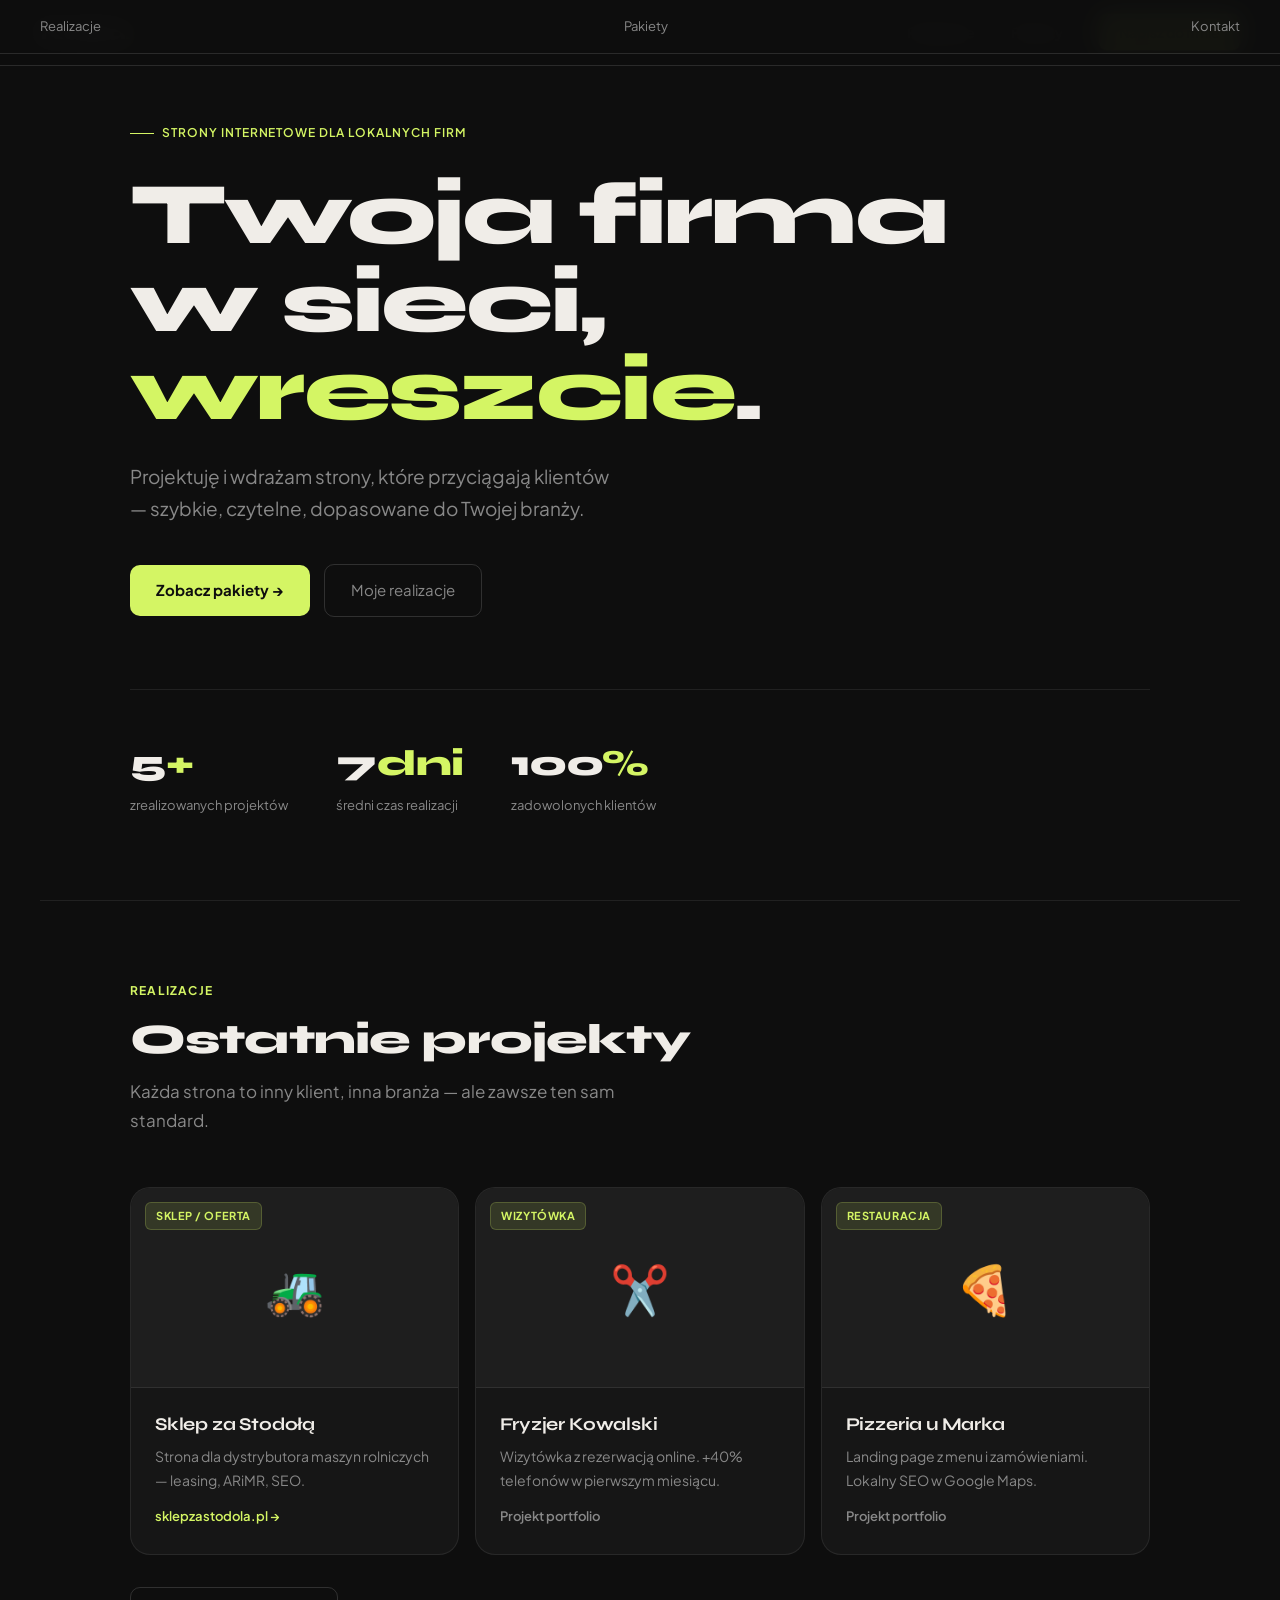
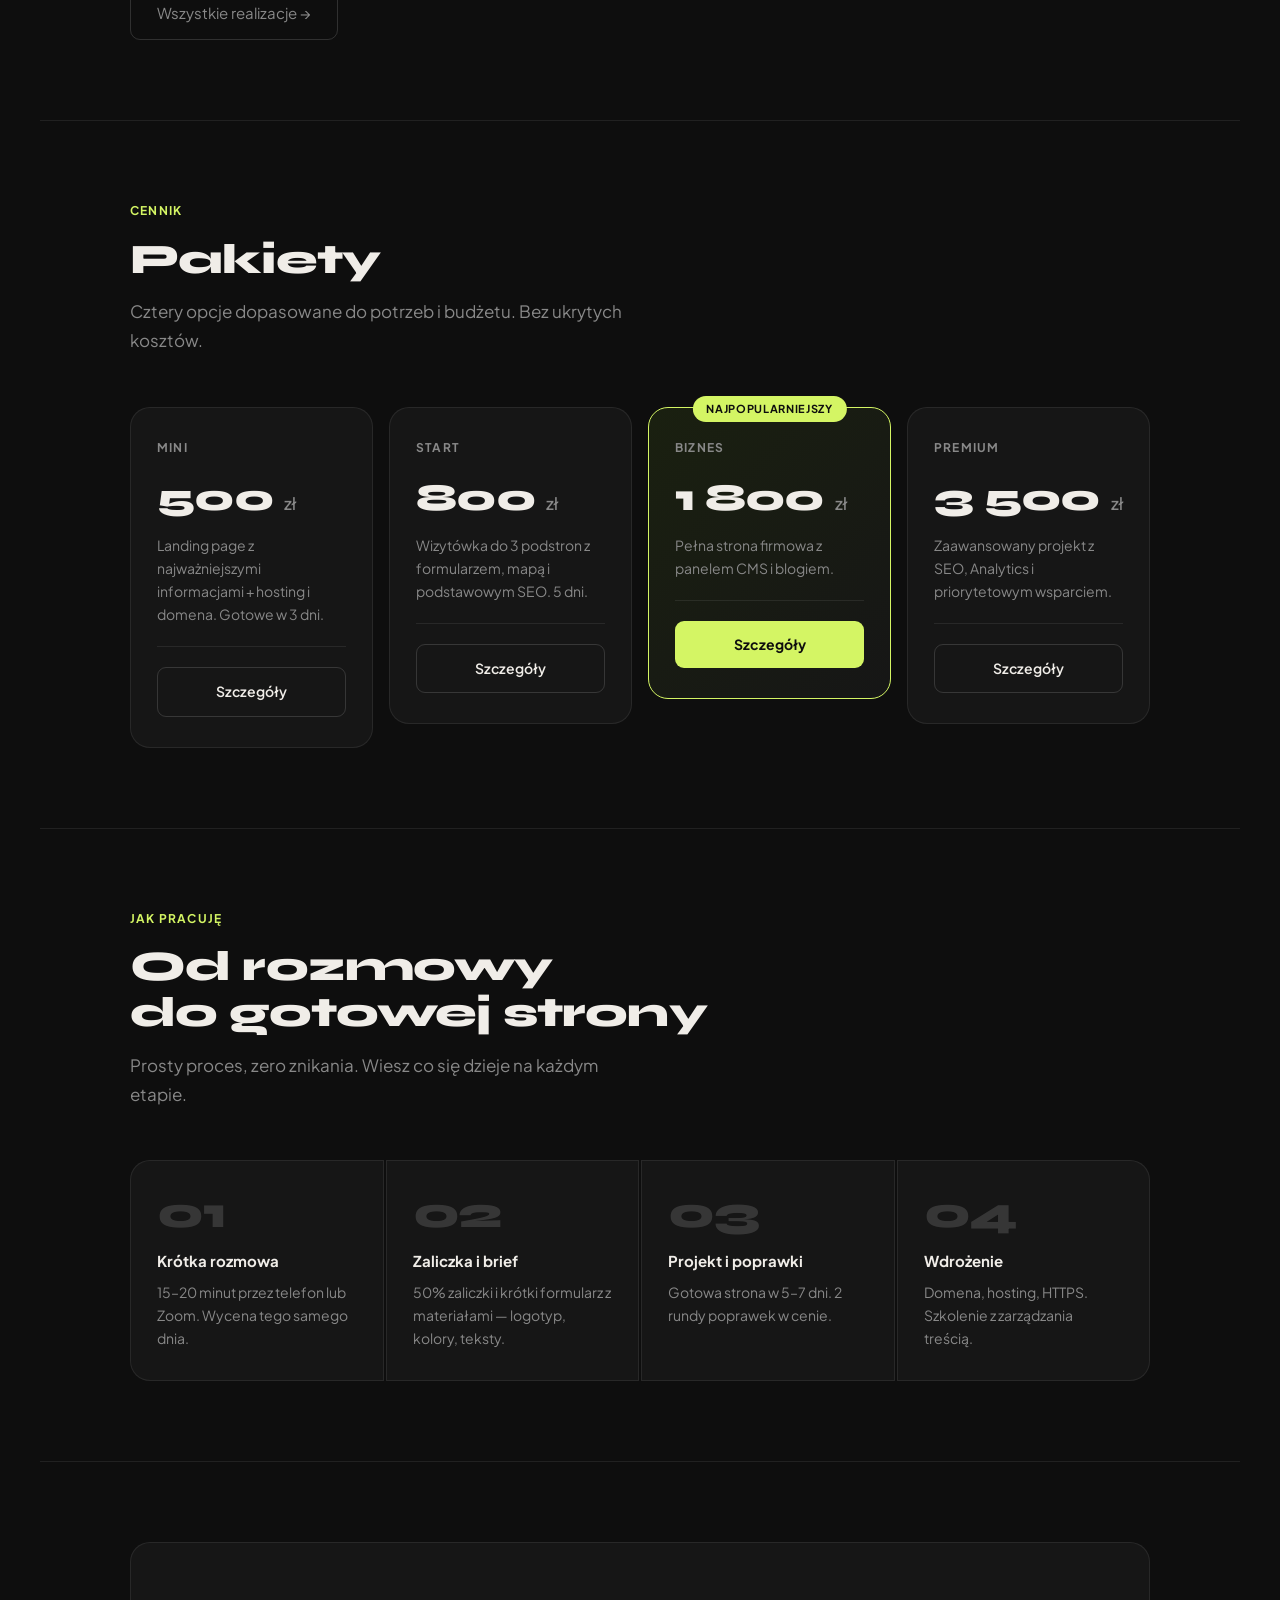
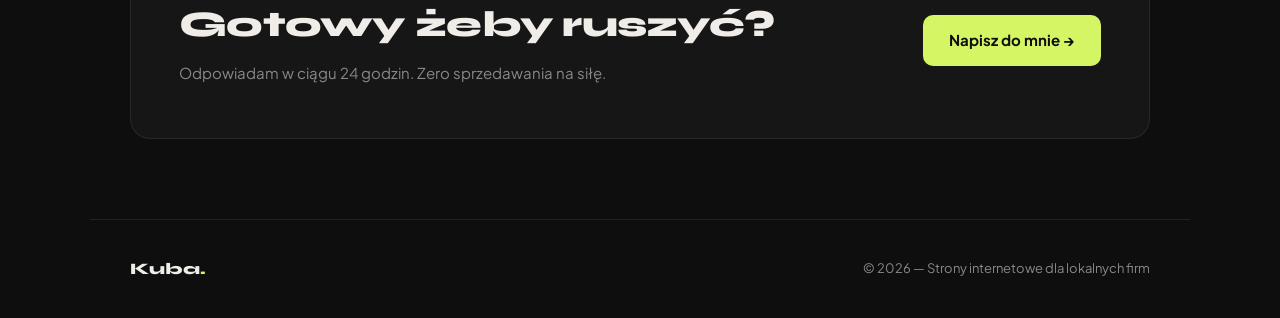
==== index.html @ 4a3b85ef "Add files via upload" ====
<!DOCTYPE html>
<html lang="pl">
<head>
<meta charset="UTF-8">
<meta name="viewport" content="width=device-width, initial-scale=1.0">
<title>Kuba — Strony internetowe dla lokalnych firm</title>
<meta name="description" content="Tworzę profesjonalne strony internetowe dla lokalnych firm. Szybko, czytelnie, z wynikami. Sprawdź pakiety i realizacje.">
<link rel="preconnect" href="https://fonts.googleapis.com">
<link rel="preconnect" href="https://fonts.gstatic.com" crossorigin>
<link href="https://fonts.googleapis.com/css2?family=Plus+Jakarta+Sans:wght@400;500;600;700&family=Syne:wght@700;800&display=swap" rel="stylesheet">
<link rel="stylesheet" href="css/style.css">
<style>
  /* ── HERO (tylko index) ── */
  .hero {
    min-height: 100vh;
    display: flex;
    flex-direction: column;
    justify-content: center;
    padding: 120px 40px 80px;
    max-width: 1100px;
    margin: 0 auto;
  }
  .hero-eyebrow {
    display: inline-flex;
    align-items: center;
    gap: 8px;
    font-size: 12px;
    color: var(--accent);
    font-weight: 600;
    letter-spacing: 0.08em;
    text-transform: uppercase;
    margin-bottom: 28px;
  }
  .hero-eyebrow::before {
    content: '';
    display: block;
    width: 24px; height: 1px;
    background: var(--accent);
  }
  .hero h1 {
    font-family: 'Syne', sans-serif;
    font-size: clamp(44px, 7vw, 88px);
    font-weight: 800;
    line-height: 1.0;
    letter-spacing: -0.03em;
    margin-bottom: 26px;
    max-width: 10ch;
  }
  .hero h1 em { font-style: normal; color: var(--accent); }
  .hero-sub {
    font-size: clamp(16px, 2vw, 19px);
    color: var(--muted);
    max-width: 480px;
    line-height: 1.65;
    margin-bottom: 40px;
  }
  .hero-actions { display: flex; gap: 14px; flex-wrap: wrap; align-items: center; }
  .hero-stats {
    display: flex;
    gap: 48px;
    margin-top: 72px;
    padding-top: 44px;
    border-top: 1px solid var(--border);
    flex-wrap: wrap;
  }

  /* ── MINI WORKS (index preview) ── */
  .works-preview {
    display: grid;
    grid-template-columns: repeat(auto-fit, minmax(280px, 1fr));
    gap: 16px;
  }

  @media (max-width: 768px) {
    .hero { padding: 100px 20px 64px; }
    .hero-stats { gap: 28px; margin-top: 48px; }
  }
</style>
</head>
<body>

<nav>
  <a href="index.html" class="nav-logo">Kuba<span>.</span></a>
  <ul class="nav-links" id="nav-links">
    <li><a href="https://decz.pl" class="nav-back">← decz.pl</a></li>
    <li><span class="nav-sep"></span></li>
    <li><a href="realizacje.html">Realizacje</a></li>
    <li><a href="pakiety.html">Pakiety</a></li>
    <li><a href="kontakt.html" class="nav-cta">Napisz do mnie</a></li>
  </ul>
  <button class="nav-burger" id="burger" aria-label="Menu">
    <span></span><span></span><span></span>
  </button>
</nav>

<!-- HERO -->
<div class="hero">
  <div class="hero-eyebrow">Strony internetowe dla lokalnych firm</div>
  <h1>Twoja firma<br>w sieci, <em>wreszcie</em>.</h1>
  <p class="hero-sub">Projektuję i wdrażam strony, które przyciągają klientów — szybkie, czytelne, dopasowane do Twojej branży.</p>
  <div class="hero-actions">
    <a href="pakiety.html" class="btn-primary">Zobacz pakiety →</a>
    <a href="realizacje.html" class="btn-secondary">Moje realizacje</a>
  </div>
  <div class="hero-stats">
    <div>
      <div class="stat-num">5<span>+</span></div>
      <div class="stat-label">zrealizowanych projektów</div>
    </div>
    <div>
      <div class="stat-num">7<span>dni</span></div>
      <div class="stat-label">średni czas realizacji</div>
    </div>
    <div>
      <div class="stat-num">100<span>%</span></div>
      <div class="stat-label">zadowolonych klientów</div>
    </div>
  </div>
</div>

<hr class="divider">

<!-- REALIZACJE PREVIEW -->
<section class="section">
  <div class="section-label">Realizacje</div>
  <h2 class="section-title">Ostatnie projekty</h2>
  <p class="section-sub">Każda strona to inny klient, inna branża — ale zawsze ten sam standard.</p>

  <div class="works-preview">
    <a href="https://www.sklepzastodola.pl" target="_blank" rel="noopener" class="work-card">
      <div class="work-thumb">
        <div style="font-size:48px">🚜</div>
        <span class="work-tag">Sklep / Oferta</span>
      </div>
      <div class="work-info">
        <div class="work-title">Sklep za Stodołą</div>
        <div class="work-desc">Strona dla dystrybutora maszyn rolniczych — leasing, ARiMR, SEO.</div>
        <div class="work-link">sklepzastodola.pl →</div>
      </div>
    </a>
    <div class="work-card no-hover">
      <div class="work-thumb">
        <div style="font-size:48px">✂️</div>
        <span class="work-tag">Wizytówka</span>
      </div>
      <div class="work-info">
        <div class="work-title">Fryzjer Kowalski</div>
        <div class="work-desc">Wizytówka z rezerwacją online. +40% telefonów w pierwszym miesiącu.</div>
        <div class="work-link dim">Projekt portfolio</div>
      </div>
    </div>
    <div class="work-card no-hover">
      <div class="work-thumb">
        <div style="font-size:48px">🍕</div>
        <span class="work-tag">Restauracja</span>
      </div>
      <div class="work-info">
        <div class="work-title">Pizzeria u Marka</div>
        <div class="work-desc">Landing page z menu i zamówieniami. Lokalny SEO w Google Maps.</div>
        <div class="work-link dim">Projekt portfolio</div>
      </div>
    </div>
  </div>

  <div style="margin-top:32px">
    <a href="realizacje.html" class="btn-secondary">Wszystkie realizacje →</a>
  </div>
</section>

<hr class="divider">

<!-- PAKIETY PREVIEW -->
<section class="section">
  <div class="section-label">Cennik</div>
  <h2 class="section-title">Pakiety</h2>
  <p class="section-sub">Cztery opcje dopasowane do potrzeb i budżetu. Bez ukrytych kosztów.</p>

  <div class="packages-grid">
    <div class="package-card">
      <div class="package-name">Mini</div>
      <div class="package-price">500 <span>zł</span></div>
      <p class="package-desc">Landing page z najważniejszymi informacjami + hosting i domena. Gotowe w 3 dni.</p>
      <a href="pakiety.html" class="btn-outline">Szczegóły</a>
    </div>
    <div class="package-card">
      <div class="package-name">Start</div>
      <div class="package-price">800 <span>zł</span></div>
      <p class="package-desc">Wizytówka do 3 podstron z formularzem, mapą i podstawowym SEO. 5 dni.</p>
      <a href="pakiety.html" class="btn-outline">Szczegóły</a>
    </div>
    <div class="package-card featured">
      <div class="featured-badge">Najpopularniejszy</div>
      <div class="package-name">Biznes</div>
      <div class="package-price">1 800 <span>zł</span></div>
      <p class="package-desc">Pełna strona firmowa z panelem CMS i blogiem.</p>
      <a href="pakiety.html" class="btn-solid">Szczegóły</a>
    </div>
    <div class="package-card">
      <div class="package-name">Premium</div>
      <div class="package-price">3 500 <span>zł</span></div>
      <p class="package-desc">Zaawansowany projekt z SEO, Analytics i priorytetowym wsparciem.</p>
      <a href="pakiety.html" class="btn-outline">Szczegóły</a>
    </div>
  </div>
</section>

<hr class="divider">

<!-- PROCES -->
<section class="section">
  <div class="section-label">Jak pracuję</div>
  <h2 class="section-title">Od rozmowy<br>do gotowej strony</h2>
  <p class="section-sub">Prosty proces, zero znikania. Wiesz co się dzieje na każdym etapie.</p>

  <div class="process-steps">
    <div class="step">
      <div class="step-num">01</div>
      <div class="step-title">Krótka rozmowa</div>
      <div class="step-desc">15–20 minut przez telefon lub Zoom. Wycena tego samego dnia.</div>
    </div>
    <div class="step">
      <div class="step-num">02</div>
      <div class="step-title">Zaliczka i brief</div>
      <div class="step-desc">50% zaliczki i krótki formularz z materiałami — logotyp, kolory, teksty.</div>
    </div>
    <div class="step">
      <div class="step-num">03</div>
      <div class="step-title">Projekt i poprawki</div>
      <div class="step-desc">Gotowa strona w 5–7 dni. 2 rundy poprawek w cenie.</div>
    </div>
    <div class="step">
      <div class="step-num">04</div>
      <div class="step-title">Wdrożenie</div>
      <div class="step-desc">Domena, hosting, HTTPS. Szkolenie z zarządzania treścią.</div>
    </div>
  </div>
</section>

<hr class="divider">

<!-- CTA -->
<section class="section">
  <div class="cta-banner">
    <div>
      <h2>Gotowy żeby ruszyć?</h2>
      <p>Odpowiadam w ciągu 24 godzin. Zero sprzedawania na siłę.</p>
    </div>
    <a href="kontakt.html" class="btn-primary">Napisz do mnie →</a>
  </div>
</section>

<footer>
  <a href="index.html" class="footer-logo">Kuba<span>.</span></a>
  <nav class="footer-links">
    <a href="realizacje.html">Realizacje</a>
    <a href="pakiety.html">Pakiety</a>
    <a href="kontakt.html">Kontakt</a>
  </nav>
  <p>© 2026 — Strony internetowe dla lokalnych firm</p>
</footer>

<script src="js/main.js"></script>
</body>
</html>
---- css/style.css ----
*, *::before, *::after { box-sizing: border-box; margin: 0; padding: 0; }

:root {
  --bg: #0e0e0e;
  --surface: #161616;
  --surface2: #1e1e1e;
  --border: rgba(255,255,255,0.08);
  --border2: rgba(255,255,255,0.14);
  --text: #f0ede8;
  --muted: #888;
  --accent: #d4f564;
  --accent2: #b8e04a;
  --radius: 12px;
  --radius-lg: 20px;
}

html { scroll-behavior: smooth; }

body {
  background: var(--bg);
  color: var(--text);
  font-family: 'Plus Jakarta Sans', sans-serif;
  font-size: 16px;
  line-height: 1.65;
  -webkit-font-smoothing: antialiased;
}

/* ── NAV ── */
nav {
  position: fixed;
  top: 0; left: 0; right: 0;
  z-index: 100;
  display: flex;
  align-items: center;
  justify-content: space-between;
  padding: 16px 40px;
  background: rgba(14,14,14,0.97);
  backdrop-filter: blur(12px);
  border-bottom: 1px solid rgba(255,255,255,0.12);
}
.nav-logo {
  font-family: 'Syne', sans-serif;
  font-weight: 800;
  font-size: 20px;
  color: #ffffff;
  text-decoration: none;
  letter-spacing: -0.02em;
}
.nav-logo span { color: var(--accent); }
.nav-links {
  display: flex;
  align-items: center;
  gap: 36px;
  list-style: none;
}
.nav-links a {
  color: #c8c4bc;
  text-decoration: none;
  font-size: 14px;
  font-weight: 600;
  letter-spacing: 0.01em;
  transition: color 0.2s;
}
.nav-links a:hover,
.nav-links a.active { color: #ffffff; }
.nav-sep {
  width: 1px; height: 18px;
  background: rgba(255,255,255,0.15);
  display: inline-block;
}
.nav-cta {
  background: var(--accent) !important;
  color: #0e0e0e !important;
  font-weight: 700;
  padding: 9px 20px;
  border-radius: 8px;
  font-size: 14px;
  text-decoration: none;
  transition: background 0.2s, transform 0.15s;
  letter-spacing: 0.01em;
  box-shadow: 0 0 0 1px rgba(212,245,100,0.3);
}
.nav-cta:hover { background: var(--accent2) !important; transform: translateY(-1px); }
.nav-back {
  font-size: 12px !important;
  font-weight: 500 !important;
  color: rgba(255,255,255,0.35) !important;
  letter-spacing: 0.03em !important;
  display: flex !important;
  align-items: center !important;
  gap: 5px !important;
}
.nav-back:hover { color: rgba(255,255,255,0.6) !important; }
.nav-burger {
  display: none;
  flex-direction: column;
  gap: 5px;
  cursor: pointer;
  padding: 4px;
  background: none;
  border: none;
}
.nav-burger span {
  display: block;
  width: 22px; height: 2px;
  background: var(--text);
  border-radius: 2px;
  transition: all 0.25s;
}

/* ── PAGE HEADER ── */
.page-header {
  padding: 140px 40px 60px;
  max-width: 1100px;
  margin: 0 auto;
  border-bottom: 1px solid var(--border);
}
.page-header .eyebrow {
  display: inline-flex;
  align-items: center;
  gap: 8px;
  font-size: 12px;
  font-weight: 700;
  letter-spacing: 0.1em;
  text-transform: uppercase;
  color: var(--accent);
  margin-bottom: 20px;
}
.page-header .eyebrow::before {
  content: '';
  display: block;
  width: 20px; height: 1px;
  background: var(--accent);
}
.page-header h1 {
  font-family: 'Syne', sans-serif;
  font-size: clamp(36px, 5vw, 64px);
  font-weight: 800;
  letter-spacing: -0.03em;
  line-height: 1.05;
  margin-bottom: 16px;
}
.page-header p {
  font-size: 18px;
  color: var(--muted);
  max-width: 480px;
  line-height: 1.7;
}

/* ── SECTION ── */
.section {
  padding: 80px 40px;
  max-width: 1100px;
  margin: 0 auto;
}
.section + .section { border-top: 1px solid var(--border); }
.section-label {
  font-size: 12px;
  font-weight: 700;
  letter-spacing: 0.1em;
  text-transform: uppercase;
  color: var(--accent);
  margin-bottom: 16px;
}
.section-title {
  font-family: 'Syne', sans-serif;
  font-size: clamp(26px, 3.5vw, 42px);
  font-weight: 800;
  letter-spacing: -0.02em;
  line-height: 1.1;
  margin-bottom: 14px;
}
.section-sub {
  color: var(--muted);
  font-size: 17px;
  max-width: 520px;
  line-height: 1.7;
  margin-bottom: 52px;
}

/* ── BUTTONS ── */
.btn-primary {
  display: inline-flex;
  align-items: center;
  gap: 8px;
  background: var(--accent);
  color: #0e0e0e;
  font-weight: 700;
  font-size: 15px;
  padding: 13px 26px;
  border-radius: 10px;
  text-decoration: none;
  border: none;
  cursor: pointer;
  font-family: 'Plus Jakarta Sans', sans-serif;
  transition: background 0.2s, transform 0.15s;
}
.btn-primary:hover { background: var(--accent2); transform: translateY(-2px); }
.btn-secondary {
  display: inline-flex;
  align-items: center;
  gap: 8px;
  color: var(--muted);
  font-size: 15px;
  text-decoration: none;
  border: 1px solid var(--border2);
  padding: 13px 26px;
  border-radius: 10px;
  transition: color 0.2s, border-color 0.2s;
}
.btn-secondary:hover { color: var(--text); border-color: rgba(255,255,255,0.3); }
.btn-outline {
  display: block;
  text-align: center;
  padding: 12px;
  border-radius: 9px;
  font-size: 14px;
  font-weight: 600;
  text-decoration: none;
  border: 1px solid var(--border2);
  color: var(--text);
  transition: border-color 0.2s;
  font-family: 'Plus Jakarta Sans', sans-serif;
}
.btn-outline:hover { border-color: rgba(255,255,255,0.4); }
.btn-solid {
  display: block;
  text-align: center;
  padding: 12px;
  border-radius: 9px;
  font-size: 14px;
  font-weight: 700;
  text-decoration: none;
  background: var(--accent);
  color: #0e0e0e;
  transition: background 0.2s;
  font-family: 'Plus Jakarta Sans', sans-serif;
}
.btn-solid:hover { background: var(--accent2); }

/* ── WORK CARDS ── */
.works-grid {
  display: grid;
  grid-template-columns: repeat(auto-fit, minmax(300px, 1fr));
  gap: 20px;
}
.work-card {
  background: var(--surface);
  border: 1px solid var(--border);
  border-radius: var(--radius-lg);
  overflow: hidden;
  transition: border-color 0.2s, transform 0.2s;
  text-decoration: none;
  color: inherit;
  display: block;
}
.work-card:hover { border-color: var(--border2); transform: translateY(-4px); }
.work-card.no-hover { cursor: default; }
.work-card.no-hover:hover { transform: none; border-color: var(--border); }
.work-thumb {
  height: 200px;
  background: var(--surface2);
  display: flex;
  align-items: center;
  justify-content: center;
  border-bottom: 1px solid var(--border);
  font-size: 48px;
  position: relative;
}
.work-tag {
  position: absolute;
  top: 14px; left: 14px;
  background: rgba(212,245,100,0.12);
  color: var(--accent);
  font-size: 11px;
  font-weight: 700;
  letter-spacing: 0.05em;
  text-transform: uppercase;
  padding: 4px 10px;
  border-radius: 6px;
  border: 1px solid rgba(212,245,100,0.2);
}
.work-info { padding: 22px 24px 26px; }
.work-title {
  font-family: 'Syne', sans-serif;
  font-size: 18px;
  font-weight: 700;
  margin-bottom: 6px;
  letter-spacing: -0.01em;
}
.work-desc { font-size: 14px; color: var(--muted); line-height: 1.65; }
.work-link {
  display: inline-flex;
  align-items: center;
  gap: 6px;
  font-size: 13px;
  color: var(--accent);
  margin-top: 14px;
  font-weight: 600;
}
.work-link.dim { color: var(--muted); }

/* ── PACKAGE CARDS — styl v1 z pełną listą ── */
.packages-grid {
  display: grid;
  grid-template-columns: repeat(auto-fit, minmax(220px, 1fr));
  gap: 16px;
  align-items: start;
}
.package-card {
  background: var(--surface);
  border: 1px solid var(--border);
  border-radius: var(--radius-lg);
  padding: 30px 26px;
  position: relative;
  transition: border-color 0.2s;
}
.package-card:hover { border-color: var(--border2); }
.package-card.featured {
  border-color: var(--accent);
  background: linear-gradient(135deg, #1a2010 0%, var(--surface) 100%);
}
.featured-badge {
  position: absolute;
  top: -12px; left: 50%;
  transform: translateX(-50%);
  background: var(--accent);
  color: #0e0e0e;
  font-size: 11px;
  font-weight: 700;
  letter-spacing: 0.06em;
  text-transform: uppercase;
  padding: 4px 14px;
  border-radius: 99px;
  white-space: nowrap;
}
.package-name {
  font-size: 12px;
  font-weight: 700;
  letter-spacing: 0.1em;
  text-transform: uppercase;
  color: var(--muted);
  margin-bottom: 10px;
}
.package-price {
  font-family: 'Syne', sans-serif;
  font-size: 38px;
  font-weight: 800;
  letter-spacing: -0.03em;
  margin-bottom: 4px;
}
.package-price span {
  font-size: 17px;
  font-weight: 500;
  color: var(--muted);
  font-family: 'Plus Jakarta Sans', sans-serif;
}
.package-desc {
  font-size: 14px;
  color: var(--muted);
  margin-bottom: 20px;
  line-height: 1.65;
  padding-bottom: 20px;
  border-bottom: 1px solid var(--border);
}
.package-features {
  list-style: none;
  display: flex;
  flex-direction: column;
  gap: 10px;
  margin-bottom: 26px;
}
.package-features li {
  display: flex;
  align-items: flex-start;
  gap: 10px;
  font-size: 14px;
  color: var(--text);
  line-height: 1.5;
}
.package-features li::before {
  content: '✓';
  color: var(--accent);
  font-weight: 700;
  font-size: 13px;
  flex-shrink: 0;
  margin-top: 1px;
}
.package-features li.off { color: var(--muted); }
.package-features li.off::before { content: '–'; color: var(--border2); }

/* opieka bar */
.opieka-bar {
  margin-top: 20px;
  background: var(--surface);
  border: 1px solid var(--border);
  border-radius: var(--radius-lg);
  padding: 26px 30px;
  display: flex;
  justify-content: space-between;
  align-items: center;
  flex-wrap: wrap;
  gap: 18px;
}
.opieka-bar .price {
  font-family: 'Syne', sans-serif;
  font-size: 26px;
  font-weight: 800;
  letter-spacing: -0.02em;
}
.opieka-bar .price span {
  font-size: 14px;
  font-weight: 500;
  color: var(--muted);
  font-family: 'Plus Jakarta Sans', sans-serif;
}

/* ── PROCESS STEPS ── */
.process-steps {
  display: grid;
  grid-template-columns: repeat(auto-fit, minmax(200px, 1fr));
  gap: 2px;
}
.step {
  background: var(--surface);
  padding: 30px 26px;
  border: 1px solid var(--border);
}
.step:first-child { border-radius: var(--radius-lg) 0 0 var(--radius-lg); }
.step:last-child  { border-radius: 0 var(--radius-lg) var(--radius-lg) 0; }
.step-num {
  font-family: 'Syne', sans-serif;
  font-size: 44px;
  font-weight: 800;
  color: var(--border2);
  letter-spacing: -0.03em;
  margin-bottom: 14px;
  line-height: 1;
}
.step-title { font-weight: 700; font-size: 15px; margin-bottom: 7px; }
.step-desc { font-size: 14px; color: var(--muted); line-height: 1.65; }

/* ── TECH TAGS ── */
.tech-list { display: flex; flex-wrap: wrap; gap: 10px; }
.tech-tag {
  background: var(--surface);
  border: 1px solid var(--border);
  color: var(--muted);
  font-size: 13px;
  padding: 7px 14px;
  border-radius: 8px;
  font-weight: 500;
}

/* ── CONTACT ── */
.contact-wrapper {
  display: grid;
  grid-template-columns: 1fr 1fr;
  gap: 60px;
  align-items: start;
}
.contact-form { display: flex; flex-direction: column; gap: 13px; }
.form-row { display: grid; grid-template-columns: 1fr 1fr; gap: 12px; }
.contact-form input,
.contact-form textarea,
.contact-form select {
  background: var(--surface);
  border: 1px solid var(--border);
  color: var(--text);
  font-family: 'Plus Jakarta Sans', sans-serif;
  font-size: 15px;
  padding: 13px 16px;
  border-radius: 10px;
  outline: none;
  transition: border-color 0.2s;
  width: 100%;
  resize: vertical;
  appearance: none;
}
.contact-form input::placeholder,
.contact-form textarea::placeholder { color: var(--muted); }
.contact-form input:focus,
.contact-form textarea:focus,
.contact-form select:focus { border-color: var(--accent); }
.contact-form select option { background: #1e1e1e; }
.contact-form textarea { min-height: 110px; }
.contact-info { display: flex; flex-direction: column; gap: 22px; }
.contact-item { display: flex; flex-direction: column; gap: 4px; }
.contact-item-label {
  font-size: 11px;
  color: var(--muted);
  font-weight: 700;
  text-transform: uppercase;
  letter-spacing: 0.08em;
}
.contact-item-val { font-size: 16px; color: var(--text); }
.contact-item-val a { color: var(--accent); text-decoration: none; }

/* ── STATS BAR ── */
.stats-bar {
  display: flex;
  gap: 48px;
  flex-wrap: wrap;
  padding: 40px 0;
  border-top: 1px solid var(--border);
  border-bottom: 1px solid var(--border);
  margin-bottom: 60px;
}
.stat-num {
  font-family: 'Syne', sans-serif;
  font-size: 36px;
  font-weight: 800;
  letter-spacing: -0.03em;
}
.stat-num span { color: var(--accent); }
.stat-label { font-size: 13px; color: var(--muted); margin-top: 2px; }

/* ── DIVIDER ── */
.divider {
  border: none;
  border-top: 1px solid var(--border);
  margin: 0 40px;
}

/* ── FOOTER ── */
footer {
  border-top: 1px solid var(--border);
  padding: 36px 40px;
  max-width: 1100px;
  margin: 0 auto;
  display: flex;
  justify-content: space-between;
  align-items: center;
  flex-wrap: wrap;
  gap: 16px;
}
.footer-logo {
  font-family: 'Syne', sans-serif;
  font-weight: 800;
  font-size: 16px;
  color: var(--text);
  text-decoration: none;
}
.footer-logo span { color: var(--accent); }
footer p { font-size: 13px; color: var(--muted); }
.footer-links { display: flex; gap: 24px; }
.footer-links a { font-size: 13px; color: var(--muted); text-decoration: none; transition: color 0.2s; }
.footer-links a:hover { color: var(--text); }

/* ── CTA BANNER ── */
.cta-banner {
  background: var(--surface);
  border: 1px solid var(--border);
  border-radius: var(--radius-lg);
  padding: 52px 48px;
  display: flex;
  justify-content: space-between;
  align-items: center;
  gap: 32px;
  flex-wrap: wrap;
}
.cta-banner h2 {
  font-family: 'Syne', sans-serif;
  font-size: clamp(22px, 3vw, 36px);
  font-weight: 800;
  letter-spacing: -0.02em;
}
.cta-banner p { font-size: 15px; color: var(--muted); margin-top: 6px; }

/* ── RESPONSIVE ── */
@media (max-width: 768px) {
  nav { padding: 16px 20px; }
  .nav-links { display: none; }
  .nav-links.open {
    display: flex;
    flex-direction: column;
    position: fixed;
    top: 60px; left: 0; right: 0;
    background: var(--bg);
    border-bottom: 1px solid var(--border);
    padding: 20px;
    gap: 20px;
    z-index: 99;
  }
  .nav-burger { display: flex; }
  .page-header { padding: 100px 20px 48px; }
  .section { padding: 60px 20px; }
  .divider { margin: 0 20px; }
  .contact-wrapper { grid-template-columns: 1fr; gap: 36px; }
  .form-row { grid-template-columns: 1fr; }
  .step:first-child { border-radius: var(--radius-lg) var(--radius-lg) 0 0; }
  .step:last-child  { border-radius: 0 0 var(--radius-lg) var(--radius-lg); }
  .process-steps { grid-template-columns: 1fr; }
  footer { padding: 28px 20px; flex-direction: column; align-items: flex-start; }
  .cta-banner { padding: 36px 24px; flex-direction: column; align-items: flex-start; }
  .stats-bar { gap: 28px; }
}

@media (prefers-reduced-motion: reduce) {
  * { transition: none !important; animation: none !important; }
}
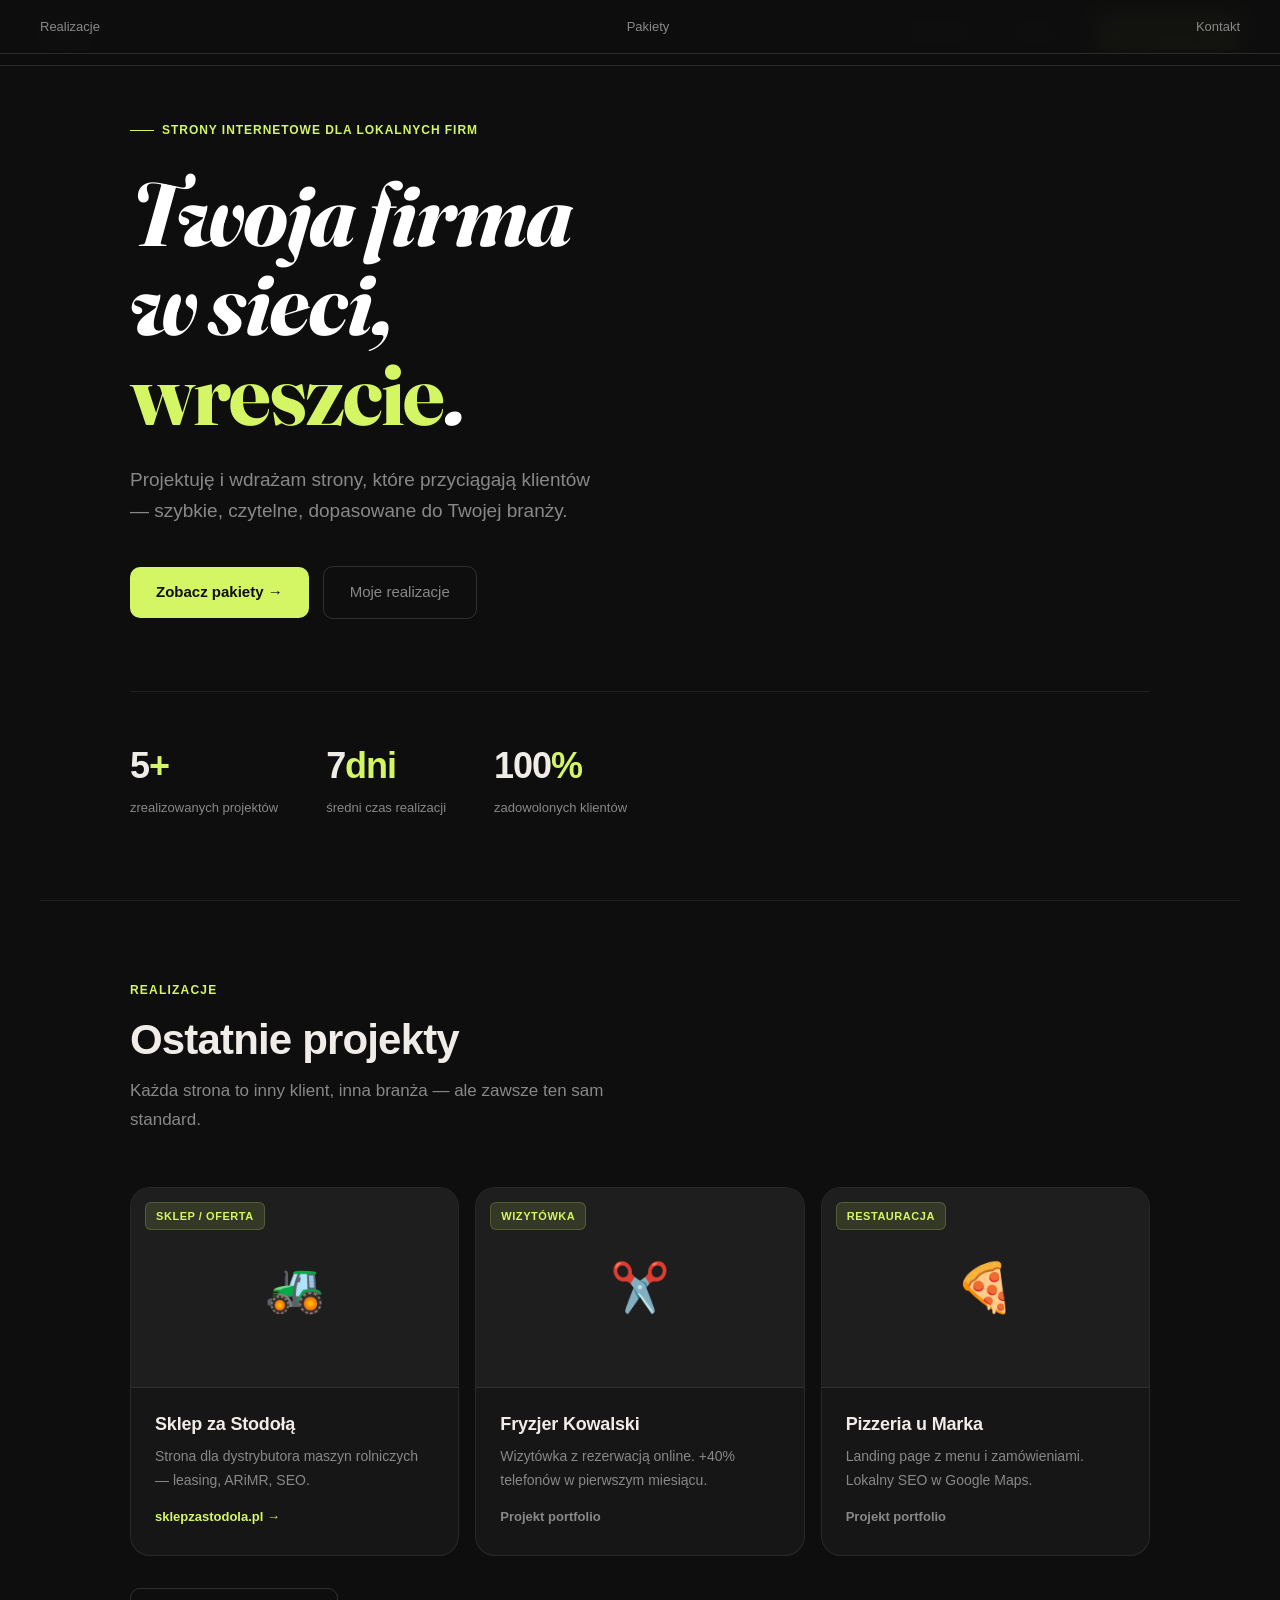
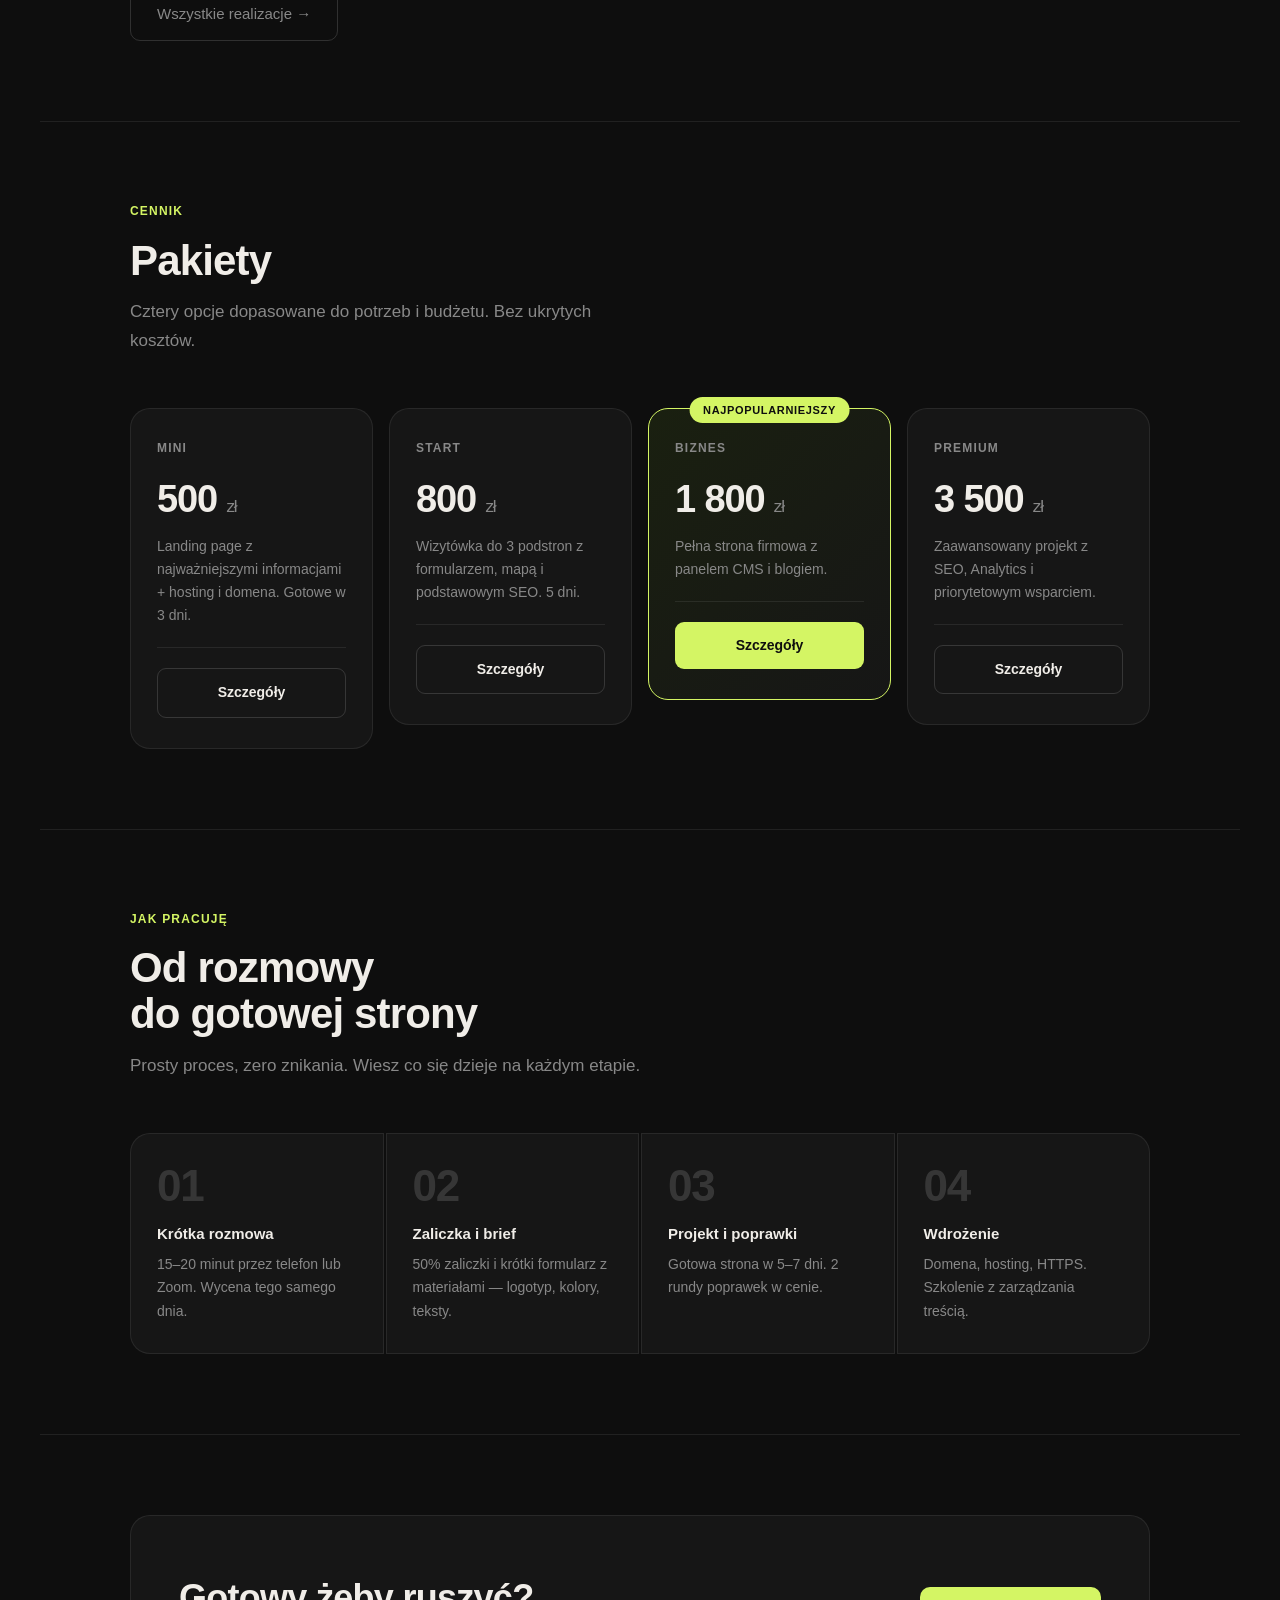
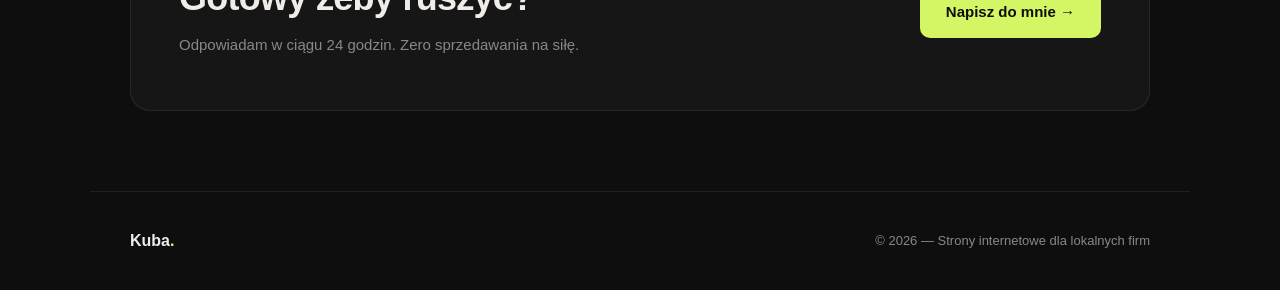
==== commit 685711d4: "Update index.html" ====
--- a/index.html
+++ b/index.html
@@ -7,7 +7,7 @@
 <meta name="description" content="Tworzę profesjonalne strony internetowe dla lokalnych firm. Szybko, czytelnie, z wynikami. Sprawdź pakiety i realizacje.">
 <link rel="preconnect" href="https://fonts.googleapis.com">
 <link rel="preconnect" href="https://fonts.gstatic.com" crossorigin>
-<link href="https://fonts.googleapis.com/css2?family=Plus+Jakarta+Sans:wght@400;500;600;700&family=Syne:wght@700;800&display=swap" rel="stylesheet">
+<link href="https://fonts.googleapis.com/css2?family=DM+Sans:wght@400;500;600&family=Fraunces:ital,wght@1,600;1,700&display=swap" rel="stylesheet">
 <link rel="stylesheet" href="css/style.css">
 <style>
   /* ── HERO (tylko index) ── */
@@ -38,13 +38,15 @@
     background: var(--accent);
   }
   .hero h1 {
-    font-family: 'Syne', sans-serif;
-    font-size: clamp(44px, 7vw, 88px);
-    font-weight: 800;
+    font-family: 'Fraunces', serif;
+    font-size: clamp(48px, 7vw, 92px);
+    font-weight: 700;
+    font-style: italic;
     line-height: 1.0;
-    letter-spacing: -0.03em;
+    letter-spacing: -0.02em;
     margin-bottom: 26px;
     max-width: 10ch;
+    color: #fff;
   }
   .hero h1 em { font-style: normal; color: var(--accent); }
   .hero-sub {
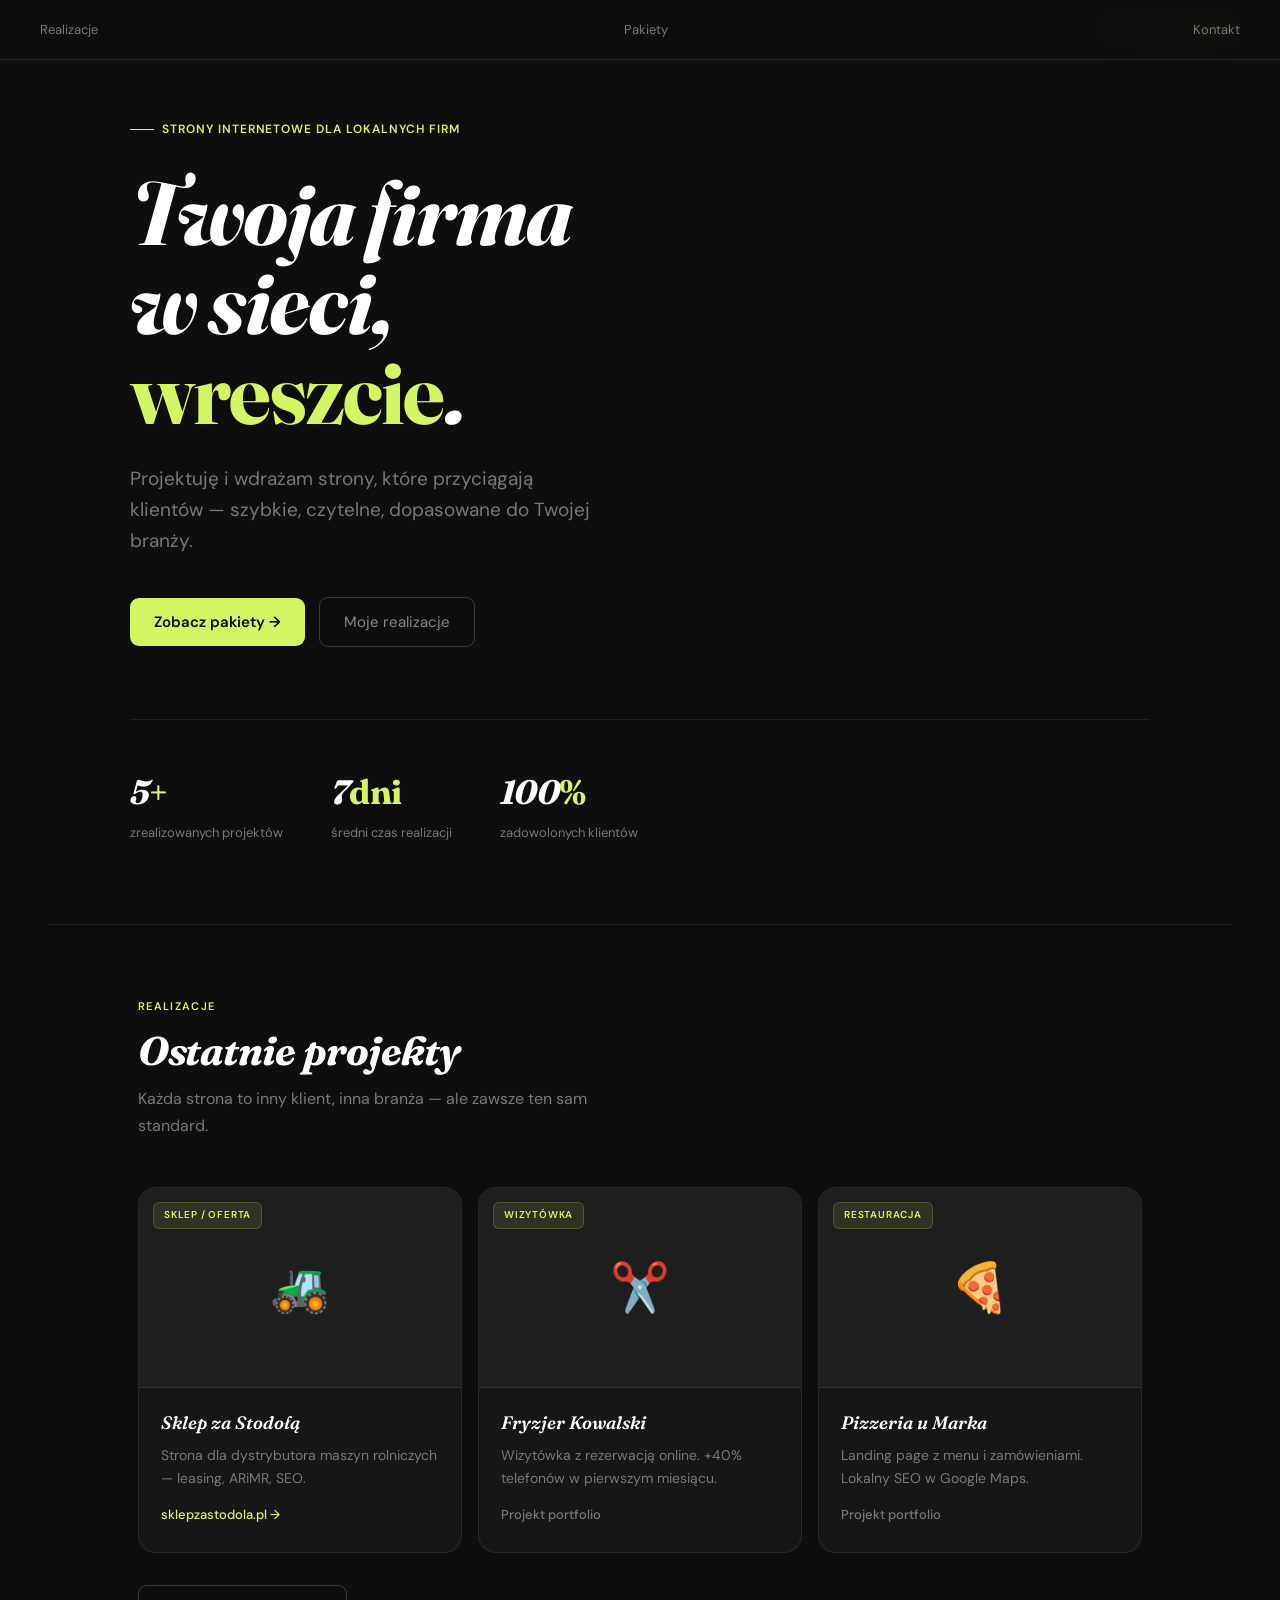
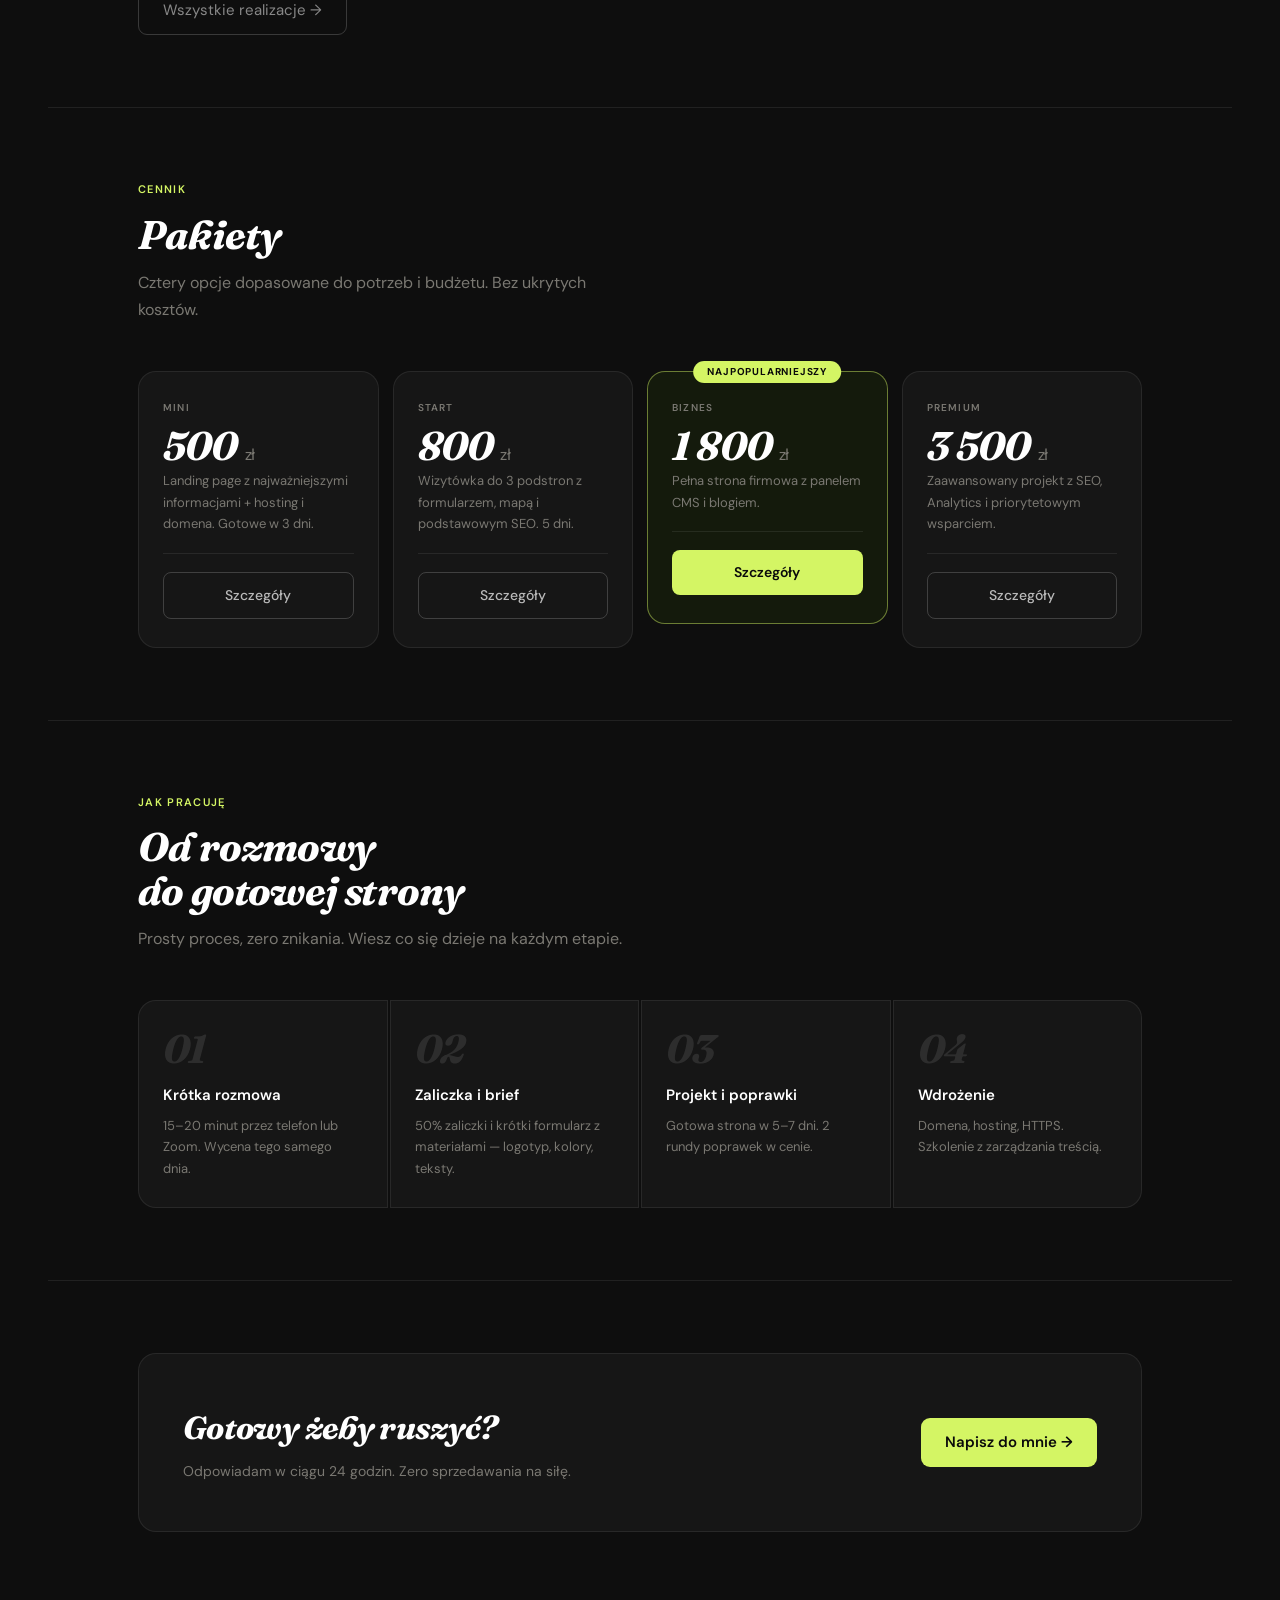
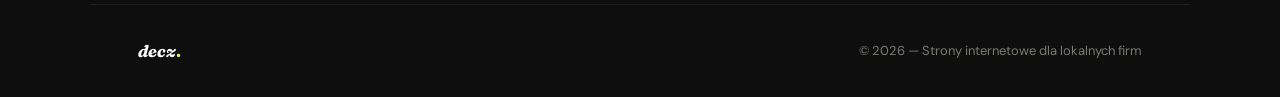
==== commit ac20248e: "Update index.html" ====
--- a/index.html
+++ b/index.html
@@ -3,7 +3,7 @@
 <head>
 <meta charset="UTF-8">
 <meta name="viewport" content="width=device-width, initial-scale=1.0">
-<title>Kuba — Strony internetowe dla lokalnych firm</title>
+<title>decz — Strony internetowe dla lokalnych firm</title>
 <meta name="description" content="Tworzę profesjonalne strony internetowe dla lokalnych firm. Szybko, czytelnie, z wynikami. Sprawdź pakiety i realizacje.">
 <link rel="preconnect" href="https://fonts.googleapis.com">
 <link rel="preconnect" href="https://fonts.gstatic.com" crossorigin>
@@ -252,7 +252,7 @@
 </section>
 
 <footer>
-  <a href="index.html" class="footer-logo">Kuba<span>.</span></a>
+  <a href="index.html" class="footer-logo">decz<span>.</span></a>
   <nav class="footer-links">
     <a href="realizacje.html">Realizacje</a>
     <a href="pakiety.html">Pakiety</a>
--- a/css/style.css
+++ b/css/style.css
@@ -5,13 +5,15 @@
   --surface: #161616;
   --surface2: #1e1e1e;
   --border: rgba(255,255,255,0.08);
-  --border2: rgba(255,255,255,0.14);
-  --text: #f0ede8;
-  --muted: #888;
+  --border2: rgba(255,255,255,0.18);
+  --text: #edebe6;
+  --muted: #7a7872;
   --accent: #d4f564;
-  --accent2: #b8e04a;
+  --accent2: #bde04a;
   --radius: 12px;
-  --radius-lg: 20px;
+  --radius-lg: 18px;
+  --font-body: 'DM Sans', sans-serif;
+  --font-display: 'Fraunces', serif;
 }
 
 html { scroll-behavior: smooth; }
@@ -19,7 +21,7 @@
 body {
   background: var(--bg);
   color: var(--text);
-  font-family: 'Plus Jakarta Sans', sans-serif;
+  font-family: var(--font-body);
   font-size: 16px;
   line-height: 1.65;
   -webkit-font-smoothing: antialiased;
@@ -33,64 +35,76 @@
   display: flex;
   align-items: center;
   justify-content: space-between;
-  padding: 16px 40px;
-  background: rgba(14,14,14,0.97);
-  backdrop-filter: blur(12px);
-  border-bottom: 1px solid rgba(255,255,255,0.12);
-}
+  padding: 0 40px;
+  height: 60px;
+  background: rgba(14,14,14,0.98);
+  backdrop-filter: blur(16px);
+  border-bottom: 1px solid rgba(255,255,255,0.1);
+}
+
 .nav-logo {
-  font-family: 'Syne', sans-serif;
-  font-weight: 800;
-  font-size: 20px;
+  font-family: var(--font-display);
+  font-weight: 700;
+  font-style: italic;
+  font-size: 22px;
   color: #ffffff;
   text-decoration: none;
-  letter-spacing: -0.02em;
-}
-.nav-logo span { color: var(--accent); }
+  letter-spacing: -0.01em;
+}
+.nav-logo span { color: var(--accent); font-style: normal; }
+
 .nav-links {
   display: flex;
   align-items: center;
-  gap: 36px;
+  gap: 6px;
   list-style: none;
 }
+
 .nav-links a {
-  color: #c8c4bc;
+  color: rgba(255,255,255,0.55);
   text-decoration: none;
   font-size: 14px;
-  font-weight: 600;
+  font-weight: 500;
+  padding: 7px 14px;
+  border-radius: 8px;
+  transition: color 0.15s, background 0.15s;
   letter-spacing: 0.01em;
-  transition: color 0.2s;
-}
-.nav-links a:hover,
-.nav-links a.active { color: #ffffff; }
+}
+.nav-links a:hover { color: #fff; background: rgba(255,255,255,0.07); }
+.nav-links a.active { color: #fff; }
+
 .nav-sep {
-  width: 1px; height: 18px;
-  background: rgba(255,255,255,0.15);
+  width: 1px; height: 20px;
+  background: rgba(255,255,255,0.12);
   display: inline-block;
-}
+  margin: 0 6px;
+}
+
 .nav-cta {
   background: var(--accent) !important;
-  color: #0e0e0e !important;
-  font-weight: 700;
-  padding: 9px 20px;
+  color: #0a0a0a !important;
+  font-weight: 600 !important;
+  padding: 8px 18px !important;
   border-radius: 8px;
-  font-size: 14px;
-  text-decoration: none;
-  transition: background 0.2s, transform 0.15s;
+  font-size: 14px !important;
+  text-decoration: none;
+  transition: background 0.15s, transform 0.15s;
   letter-spacing: 0.01em;
-  box-shadow: 0 0 0 1px rgba(212,245,100,0.3);
-}
-.nav-cta:hover { background: var(--accent2) !important; transform: translateY(-1px); }
+}
+.nav-cta:hover {
+  background: var(--accent2) !important;
+  transform: translateY(-1px);
+  color: #0a0a0a !important;
+}
+
 .nav-back {
   font-size: 12px !important;
-  font-weight: 500 !important;
-  color: rgba(255,255,255,0.35) !important;
-  letter-spacing: 0.03em !important;
-  display: flex !important;
-  align-items: center !important;
-  gap: 5px !important;
-}
-.nav-back:hover { color: rgba(255,255,255,0.6) !important; }
+  font-weight: 400 !important;
+  color: rgba(255,255,255,0.28) !important;
+  letter-spacing: 0.02em !important;
+}
+.nav-back:hover { color: rgba(255,255,255,0.5) !important; background: none !important; }
+
 .nav-burger {
   display: none;
   flex-direction: column;
@@ -105,12 +119,11 @@
   width: 22px; height: 2px;
   background: var(--text);
   border-radius: 2px;
-  transition: all 0.25s;
 }
 
 /* ── PAGE HEADER ── */
 .page-header {
-  padding: 140px 40px 60px;
+  padding: 120px 48px 56px;
   max-width: 1100px;
   margin: 0 auto;
   border-bottom: 1px solid var(--border);
@@ -119,63 +132,70 @@
   display: inline-flex;
   align-items: center;
   gap: 8px;
-  font-size: 12px;
-  font-weight: 700;
-  letter-spacing: 0.1em;
+  font-size: 11px;
+  font-weight: 600;
+  letter-spacing: 0.12em;
   text-transform: uppercase;
   color: var(--accent);
-  margin-bottom: 20px;
+  margin-bottom: 18px;
 }
 .page-header .eyebrow::before {
   content: '';
   display: block;
-  width: 20px; height: 1px;
+  width: 18px; height: 1px;
   background: var(--accent);
 }
 .page-header h1 {
-  font-family: 'Syne', sans-serif;
-  font-size: clamp(36px, 5vw, 64px);
-  font-weight: 800;
-  letter-spacing: -0.03em;
-  line-height: 1.05;
-  margin-bottom: 16px;
+  font-family: var(--font-display);
+  font-size: clamp(36px, 5vw, 60px);
+  font-weight: 700;
+  font-style: italic;
+  letter-spacing: -0.02em;
+  line-height: 1.08;
+  margin-bottom: 14px;
+  color: #fff;
 }
 .page-header p {
-  font-size: 18px;
-  color: var(--muted);
-  max-width: 480px;
+  font-size: 17px;
+  color: var(--muted);
+  max-width: 460px;
   line-height: 1.7;
+  font-weight: 400;
 }
 
 /* ── SECTION ── */
 .section {
-  padding: 80px 40px;
+  padding: 72px 48px;
   max-width: 1100px;
   margin: 0 auto;
 }
 .section + .section { border-top: 1px solid var(--border); }
+
 .section-label {
-  font-size: 12px;
-  font-weight: 700;
-  letter-spacing: 0.1em;
+  font-size: 11px;
+  font-weight: 600;
+  letter-spacing: 0.12em;
   text-transform: uppercase;
   color: var(--accent);
-  margin-bottom: 16px;
+  margin-bottom: 14px;
 }
 .section-title {
-  font-family: 'Syne', sans-serif;
-  font-size: clamp(26px, 3.5vw, 42px);
-  font-weight: 800;
+  font-family: var(--font-display);
+  font-size: clamp(26px, 3.5vw, 40px);
+  font-weight: 700;
+  font-style: italic;
   letter-spacing: -0.02em;
   line-height: 1.1;
-  margin-bottom: 14px;
+  margin-bottom: 12px;
+  color: #fff;
 }
 .section-sub {
   color: var(--muted);
-  font-size: 17px;
-  max-width: 520px;
+  font-size: 16px;
+  max-width: 500px;
   line-height: 1.7;
-  margin-bottom: 52px;
+  margin-bottom: 48px;
+  font-weight: 400;
 }
 
 /* ── BUTTONS ── */
@@ -184,57 +204,60 @@
   align-items: center;
   gap: 8px;
   background: var(--accent);
-  color: #0e0e0e;
-  font-weight: 700;
+  color: #0a0a0a;
+  font-weight: 600;
   font-size: 15px;
-  padding: 13px 26px;
-  border-radius: 10px;
+  padding: 12px 24px;
+  border-radius: 9px;
   text-decoration: none;
   border: none;
   cursor: pointer;
-  font-family: 'Plus Jakarta Sans', sans-serif;
-  transition: background 0.2s, transform 0.15s;
+  font-family: var(--font-body);
+  transition: background 0.15s, transform 0.15s;
 }
 .btn-primary:hover { background: var(--accent2); transform: translateY(-2px); }
+
 .btn-secondary {
   display: inline-flex;
   align-items: center;
   gap: 8px;
-  color: var(--muted);
+  color: rgba(255,255,255,0.5);
   font-size: 15px;
   text-decoration: none;
   border: 1px solid var(--border2);
-  padding: 13px 26px;
-  border-radius: 10px;
-  transition: color 0.2s, border-color 0.2s;
-}
-.btn-secondary:hover { color: var(--text); border-color: rgba(255,255,255,0.3); }
+  padding: 12px 24px;
+  border-radius: 9px;
+  transition: color 0.15s, border-color 0.15s;
+}
+.btn-secondary:hover { color: #fff; border-color: rgba(255,255,255,0.35); }
+
 .btn-outline {
   display: block;
   text-align: center;
-  padding: 12px;
-  border-radius: 9px;
+  padding: 11px;
+  border-radius: 8px;
   font-size: 14px;
-  font-weight: 600;
+  font-weight: 500;
   text-decoration: none;
   border: 1px solid var(--border2);
-  color: var(--text);
-  transition: border-color 0.2s;
-  font-family: 'Plus Jakarta Sans', sans-serif;
-}
-.btn-outline:hover { border-color: rgba(255,255,255,0.4); }
+  color: rgba(255,255,255,0.7);
+  transition: border-color 0.15s, color 0.15s;
+  font-family: var(--font-body);
+}
+.btn-outline:hover { border-color: rgba(255,255,255,0.4); color: #fff; }
+
 .btn-solid {
   display: block;
   text-align: center;
-  padding: 12px;
-  border-radius: 9px;
+  padding: 11px;
+  border-radius: 8px;
   font-size: 14px;
-  font-weight: 700;
+  font-weight: 600;
   text-decoration: none;
   background: var(--accent);
-  color: #0e0e0e;
-  transition: background 0.2s;
-  font-family: 'Plus Jakarta Sans', sans-serif;
+  color: #0a0a0a;
+  transition: background 0.15s;
+  font-family: var(--font-body);
 }
 .btn-solid:hover { background: var(--accent2); }
 
@@ -242,7 +265,7 @@
 .works-grid {
   display: grid;
   grid-template-columns: repeat(auto-fit, minmax(300px, 1fr));
-  gap: 20px;
+  gap: 16px;
 }
 .work-card {
   background: var(--surface);
@@ -257,6 +280,7 @@
 .work-card:hover { border-color: var(--border2); transform: translateY(-4px); }
 .work-card.no-hover { cursor: default; }
 .work-card.no-hover:hover { transform: none; border-color: var(--border); }
+
 .work-thumb {
   height: 200px;
   background: var(--surface2);
@@ -270,149 +294,158 @@
 .work-tag {
   position: absolute;
   top: 14px; left: 14px;
-  background: rgba(212,245,100,0.12);
+  background: rgba(212,245,100,0.1);
   color: var(--accent);
-  font-size: 11px;
-  font-weight: 700;
-  letter-spacing: 0.05em;
+  font-size: 10px;
+  font-weight: 600;
+  letter-spacing: 0.08em;
   text-transform: uppercase;
   padding: 4px 10px;
   border-radius: 6px;
-  border: 1px solid rgba(212,245,100,0.2);
-}
-.work-info { padding: 22px 24px 26px; }
+  border: 1px solid rgba(212,245,100,0.18);
+}
+.work-info { padding: 20px 22px 24px; }
 .work-title {
-  font-family: 'Syne', sans-serif;
+  font-family: var(--font-display);
   font-size: 18px;
-  font-weight: 700;
+  font-weight: 600;
+  font-style: italic;
   margin-bottom: 6px;
-  letter-spacing: -0.01em;
+  color: #fff;
 }
 .work-desc { font-size: 14px; color: var(--muted); line-height: 1.65; }
 .work-link {
   display: inline-flex;
   align-items: center;
-  gap: 6px;
+  gap: 5px;
   font-size: 13px;
   color: var(--accent);
   margin-top: 14px;
-  font-weight: 600;
+  font-weight: 500;
 }
 .work-link.dim { color: var(--muted); }
 
-/* ── PACKAGE CARDS — styl v1 z pełną listą ── */
+/* ── PACKAGE CARDS ── */
 .packages-grid {
   display: grid;
   grid-template-columns: repeat(auto-fit, minmax(220px, 1fr));
-  gap: 16px;
+  gap: 14px;
   align-items: start;
 }
 .package-card {
   background: var(--surface);
   border: 1px solid var(--border);
   border-radius: var(--radius-lg);
-  padding: 30px 26px;
+  padding: 28px 24px;
   position: relative;
   transition: border-color 0.2s;
 }
 .package-card:hover { border-color: var(--border2); }
 .package-card.featured {
-  border-color: var(--accent);
-  background: linear-gradient(135deg, #1a2010 0%, var(--surface) 100%);
+  border-color: rgba(212,245,100,0.45);
+  background: #141a0c;
 }
 .featured-badge {
   position: absolute;
-  top: -12px; left: 50%;
+  top: -11px; left: 50%;
   transform: translateX(-50%);
   background: var(--accent);
-  color: #0e0e0e;
-  font-size: 11px;
-  font-weight: 700;
-  letter-spacing: 0.06em;
+  color: #0a0a0a;
+  font-size: 10px;
+  font-weight: 700;
+  letter-spacing: 0.08em;
   text-transform: uppercase;
-  padding: 4px 14px;
+  padding: 3px 14px;
   border-radius: 99px;
   white-space: nowrap;
 }
 .package-name {
-  font-size: 12px;
-  font-weight: 700;
-  letter-spacing: 0.1em;
+  font-size: 10px;
+  font-weight: 600;
+  letter-spacing: 0.12em;
   text-transform: uppercase;
   color: var(--muted);
   margin-bottom: 10px;
 }
 .package-price {
-  font-family: 'Syne', sans-serif;
-  font-size: 38px;
-  font-weight: 800;
-  letter-spacing: -0.03em;
+  font-family: var(--font-display);
+  font-size: 40px;
+  font-weight: 700;
+  font-style: italic;
+  letter-spacing: -0.02em;
   margin-bottom: 4px;
+  color: #fff;
+  line-height: 1;
 }
 .package-price span {
-  font-size: 17px;
-  font-weight: 500;
-  color: var(--muted);
-  font-family: 'Plus Jakarta Sans', sans-serif;
+  font-size: 16px;
+  font-weight: 400;
+  font-style: normal;
+  color: var(--muted);
+  font-family: var(--font-body);
 }
 .package-desc {
-  font-size: 14px;
-  color: var(--muted);
-  margin-bottom: 20px;
+  font-size: 13px;
+  color: var(--muted);
+  margin-bottom: 18px;
   line-height: 1.65;
-  padding-bottom: 20px;
+  padding-bottom: 18px;
   border-bottom: 1px solid var(--border);
+  font-weight: 400;
 }
 .package-features {
   list-style: none;
   display: flex;
   flex-direction: column;
-  gap: 10px;
-  margin-bottom: 26px;
+  gap: 9px;
+  margin-bottom: 24px;
 }
 .package-features li {
   display: flex;
   align-items: flex-start;
-  gap: 10px;
-  font-size: 14px;
-  color: var(--text);
+  gap: 9px;
+  font-size: 13px;
+  color: rgba(237,235,230,0.85);
   line-height: 1.5;
 }
 .package-features li::before {
   content: '✓';
   color: var(--accent);
   font-weight: 700;
-  font-size: 13px;
+  font-size: 11px;
   flex-shrink: 0;
-  margin-top: 1px;
+  margin-top: 2px;
 }
 .package-features li.off { color: var(--muted); }
-.package-features li.off::before { content: '–'; color: var(--border2); }
+.package-features li.off::before { content: '–'; color: rgba(255,255,255,0.15); }
 
 /* opieka bar */
 .opieka-bar {
-  margin-top: 20px;
+  margin-top: 16px;
   background: var(--surface);
   border: 1px solid var(--border);
   border-radius: var(--radius-lg);
-  padding: 26px 30px;
+  padding: 22px 28px;
   display: flex;
   justify-content: space-between;
   align-items: center;
   flex-wrap: wrap;
-  gap: 18px;
+  gap: 16px;
 }
 .opieka-bar .price {
-  font-family: 'Syne', sans-serif;
-  font-size: 26px;
-  font-weight: 800;
+  font-family: var(--font-display);
+  font-size: 24px;
+  font-weight: 700;
+  font-style: italic;
   letter-spacing: -0.02em;
+  color: #fff;
 }
 .opieka-bar .price span {
-  font-size: 14px;
-  font-weight: 500;
-  color: var(--muted);
-  font-family: 'Plus Jakarta Sans', sans-serif;
+  font-size: 13px;
+  font-weight: 400;
+  font-style: normal;
+  color: var(--muted);
+  font-family: var(--font-body);
 }
 
 /* ── PROCESS STEPS ── */
@@ -423,77 +456,84 @@
 }
 .step {
   background: var(--surface);
-  padding: 30px 26px;
+  padding: 28px 24px;
   border: 1px solid var(--border);
 }
 .step:first-child { border-radius: var(--radius-lg) 0 0 var(--radius-lg); }
 .step:last-child  { border-radius: 0 var(--radius-lg) var(--radius-lg) 0; }
 .step-num {
-  font-family: 'Syne', sans-serif;
-  font-size: 44px;
-  font-weight: 800;
-  color: var(--border2);
-  letter-spacing: -0.03em;
+  font-family: var(--font-display);
+  font-size: 40px;
+  font-weight: 700;
+  font-style: italic;
+  color: rgba(255,255,255,0.1);
+  letter-spacing: -0.02em;
   margin-bottom: 14px;
   line-height: 1;
 }
-.step-title { font-weight: 700; font-size: 15px; margin-bottom: 7px; }
-.step-desc { font-size: 14px; color: var(--muted); line-height: 1.65; }
+.step-title {
+  font-weight: 600;
+  font-size: 15px;
+  margin-bottom: 7px;
+  color: #fff;
+}
+.step-desc { font-size: 13px; color: var(--muted); line-height: 1.65; }
 
 /* ── TECH TAGS ── */
-.tech-list { display: flex; flex-wrap: wrap; gap: 10px; }
+.tech-list { display: flex; flex-wrap: wrap; gap: 8px; }
 .tech-tag {
   background: var(--surface);
   border: 1px solid var(--border);
   color: var(--muted);
   font-size: 13px;
-  padding: 7px 14px;
-  border-radius: 8px;
-  font-weight: 500;
+  padding: 6px 14px;
+  border-radius: 7px;
+  font-weight: 400;
 }
 
 /* ── CONTACT ── */
 .contact-wrapper {
   display: grid;
   grid-template-columns: 1fr 1fr;
-  gap: 60px;
+  gap: 56px;
   align-items: start;
 }
-.contact-form { display: flex; flex-direction: column; gap: 13px; }
-.form-row { display: grid; grid-template-columns: 1fr 1fr; gap: 12px; }
+.contact-form { display: flex; flex-direction: column; gap: 11px; }
+.form-row { display: grid; grid-template-columns: 1fr 1fr; gap: 10px; }
 .contact-form input,
 .contact-form textarea,
 .contact-form select {
   background: var(--surface);
   border: 1px solid var(--border);
   color: var(--text);
-  font-family: 'Plus Jakarta Sans', sans-serif;
+  font-family: var(--font-body);
   font-size: 15px;
-  padding: 13px 16px;
-  border-radius: 10px;
+  padding: 12px 16px;
+  border-radius: 9px;
   outline: none;
-  transition: border-color 0.2s;
+  transition: border-color 0.15s;
   width: 100%;
   resize: vertical;
   appearance: none;
 }
 .contact-form input::placeholder,
-.contact-form textarea::placeholder { color: var(--muted); }
+.contact-form textarea::placeholder { color: rgba(122,120,114,0.6); }
 .contact-form input:focus,
 .contact-form textarea:focus,
-.contact-form select:focus { border-color: var(--accent); }
+.contact-form select:focus { border-color: rgba(212,245,100,0.4); }
 .contact-form select option { background: #1e1e1e; }
 .contact-form textarea { min-height: 110px; }
-.contact-info { display: flex; flex-direction: column; gap: 22px; }
-.contact-item { display: flex; flex-direction: column; gap: 4px; }
+
+.contact-info { display: flex; flex-direction: column; gap: 20px; }
+.contact-item { display: flex; flex-direction: column; gap: 3px; }
 .contact-item-label {
-  font-size: 11px;
-  color: var(--muted);
-  font-weight: 700;
+  font-size: 10px;
+  color: var(--muted);
+  font-weight: 600;
   text-transform: uppercase;
-  letter-spacing: 0.08em;
-}
-.contact-item-val { font-size: 16px; color: var(--text); }
+  letter-spacing: 0.1em;
+}
+.contact-item-val { font-size: 15px; color: var(--text); }
 .contact-item-val a { color: var(--accent); text-decoration: none; }
 
 /* ── STATS BAR ── */
@@ -501,99 +541,104 @@
   display: flex;
   gap: 48px;
   flex-wrap: wrap;
-  padding: 40px 0;
+  padding: 36px 0;
   border-top: 1px solid var(--border);
   border-bottom: 1px solid var(--border);
-  margin-bottom: 60px;
+  margin-bottom: 52px;
 }
 .stat-num {
-  font-family: 'Syne', sans-serif;
-  font-size: 36px;
-  font-weight: 800;
-  letter-spacing: -0.03em;
-}
-.stat-num span { color: var(--accent); }
+  font-family: var(--font-display);
+  font-size: 34px;
+  font-weight: 700;
+  font-style: italic;
+  letter-spacing: -0.02em;
+  color: #fff;
+}
+.stat-num span { color: var(--accent); font-style: normal; }
 .stat-label { font-size: 13px; color: var(--muted); margin-top: 2px; }
 
 /* ── DIVIDER ── */
 .divider {
   border: none;
   border-top: 1px solid var(--border);
-  margin: 0 40px;
+  margin: 0 48px;
 }
 
 /* ── FOOTER ── */
 footer {
   border-top: 1px solid var(--border);
-  padding: 36px 40px;
+  padding: 32px 48px;
   max-width: 1100px;
   margin: 0 auto;
   display: flex;
   justify-content: space-between;
   align-items: center;
   flex-wrap: wrap;
-  gap: 16px;
+  gap: 14px;
 }
 .footer-logo {
-  font-family: 'Syne', sans-serif;
-  font-weight: 800;
-  font-size: 16px;
-  color: var(--text);
-  text-decoration: none;
-}
-.footer-logo span { color: var(--accent); }
+  font-family: var(--font-display);
+  font-weight: 700;
+  font-style: italic;
+  font-size: 17px;
+  color: #fff;
+  text-decoration: none;
+}
+.footer-logo span { color: var(--accent); font-style: normal; }
 footer p { font-size: 13px; color: var(--muted); }
-.footer-links { display: flex; gap: 24px; }
-.footer-links a { font-size: 13px; color: var(--muted); text-decoration: none; transition: color 0.2s; }
-.footer-links a:hover { color: var(--text); }
+.footer-links { display: flex; gap: 20px; }
+.footer-links a { font-size: 13px; color: var(--muted); text-decoration: none; transition: color 0.15s; }
+.footer-links a:hover { color: #fff; }
 
 /* ── CTA BANNER ── */
 .cta-banner {
   background: var(--surface);
   border: 1px solid var(--border);
   border-radius: var(--radius-lg);
-  padding: 52px 48px;
+  padding: 48px 44px;
   display: flex;
   justify-content: space-between;
   align-items: center;
-  gap: 32px;
+  gap: 28px;
   flex-wrap: wrap;
 }
 .cta-banner h2 {
-  font-family: 'Syne', sans-serif;
-  font-size: clamp(22px, 3vw, 36px);
-  font-weight: 800;
+  font-family: var(--font-display);
+  font-size: clamp(20px, 2.8vw, 32px);
+  font-weight: 700;
+  font-style: italic;
   letter-spacing: -0.02em;
-}
-.cta-banner p { font-size: 15px; color: var(--muted); margin-top: 6px; }
+  color: #fff;
+}
+.cta-banner p { font-size: 14px; color: var(--muted); margin-top: 5px; }
 
 /* ── RESPONSIVE ── */
 @media (max-width: 768px) {
-  nav { padding: 16px 20px; }
+  nav { padding: 0 20px; }
   .nav-links { display: none; }
   .nav-links.open {
     display: flex;
     flex-direction: column;
     position: fixed;
     top: 60px; left: 0; right: 0;
-    background: var(--bg);
+    background: #0e0e0e;
     border-bottom: 1px solid var(--border);
     padding: 20px;
-    gap: 20px;
+    gap: 4px;
     z-index: 99;
   }
   .nav-burger { display: flex; }
-  .page-header { padding: 100px 20px 48px; }
-  .section { padding: 60px 20px; }
+  .page-header { padding: 96px 20px 44px; }
+  .section { padding: 56px 20px; }
   .divider { margin: 0 20px; }
-  .contact-wrapper { grid-template-columns: 1fr; gap: 36px; }
+  .contact-wrapper { grid-template-columns: 1fr; gap: 32px; }
   .form-row { grid-template-columns: 1fr; }
   .step:first-child { border-radius: var(--radius-lg) var(--radius-lg) 0 0; }
   .step:last-child  { border-radius: 0 0 var(--radius-lg) var(--radius-lg); }
   .process-steps { grid-template-columns: 1fr; }
-  footer { padding: 28px 20px; flex-direction: column; align-items: flex-start; }
-  .cta-banner { padding: 36px 24px; flex-direction: column; align-items: flex-start; }
-  .stats-bar { gap: 28px; }
+  footer { padding: 24px 20px; flex-direction: column; align-items: flex-start; }
+  .cta-banner { padding: 32px 22px; flex-direction: column; align-items: flex-start; }
+  .stats-bar { gap: 24px; }
 }
 
 @media (prefers-reduced-motion: reduce) {
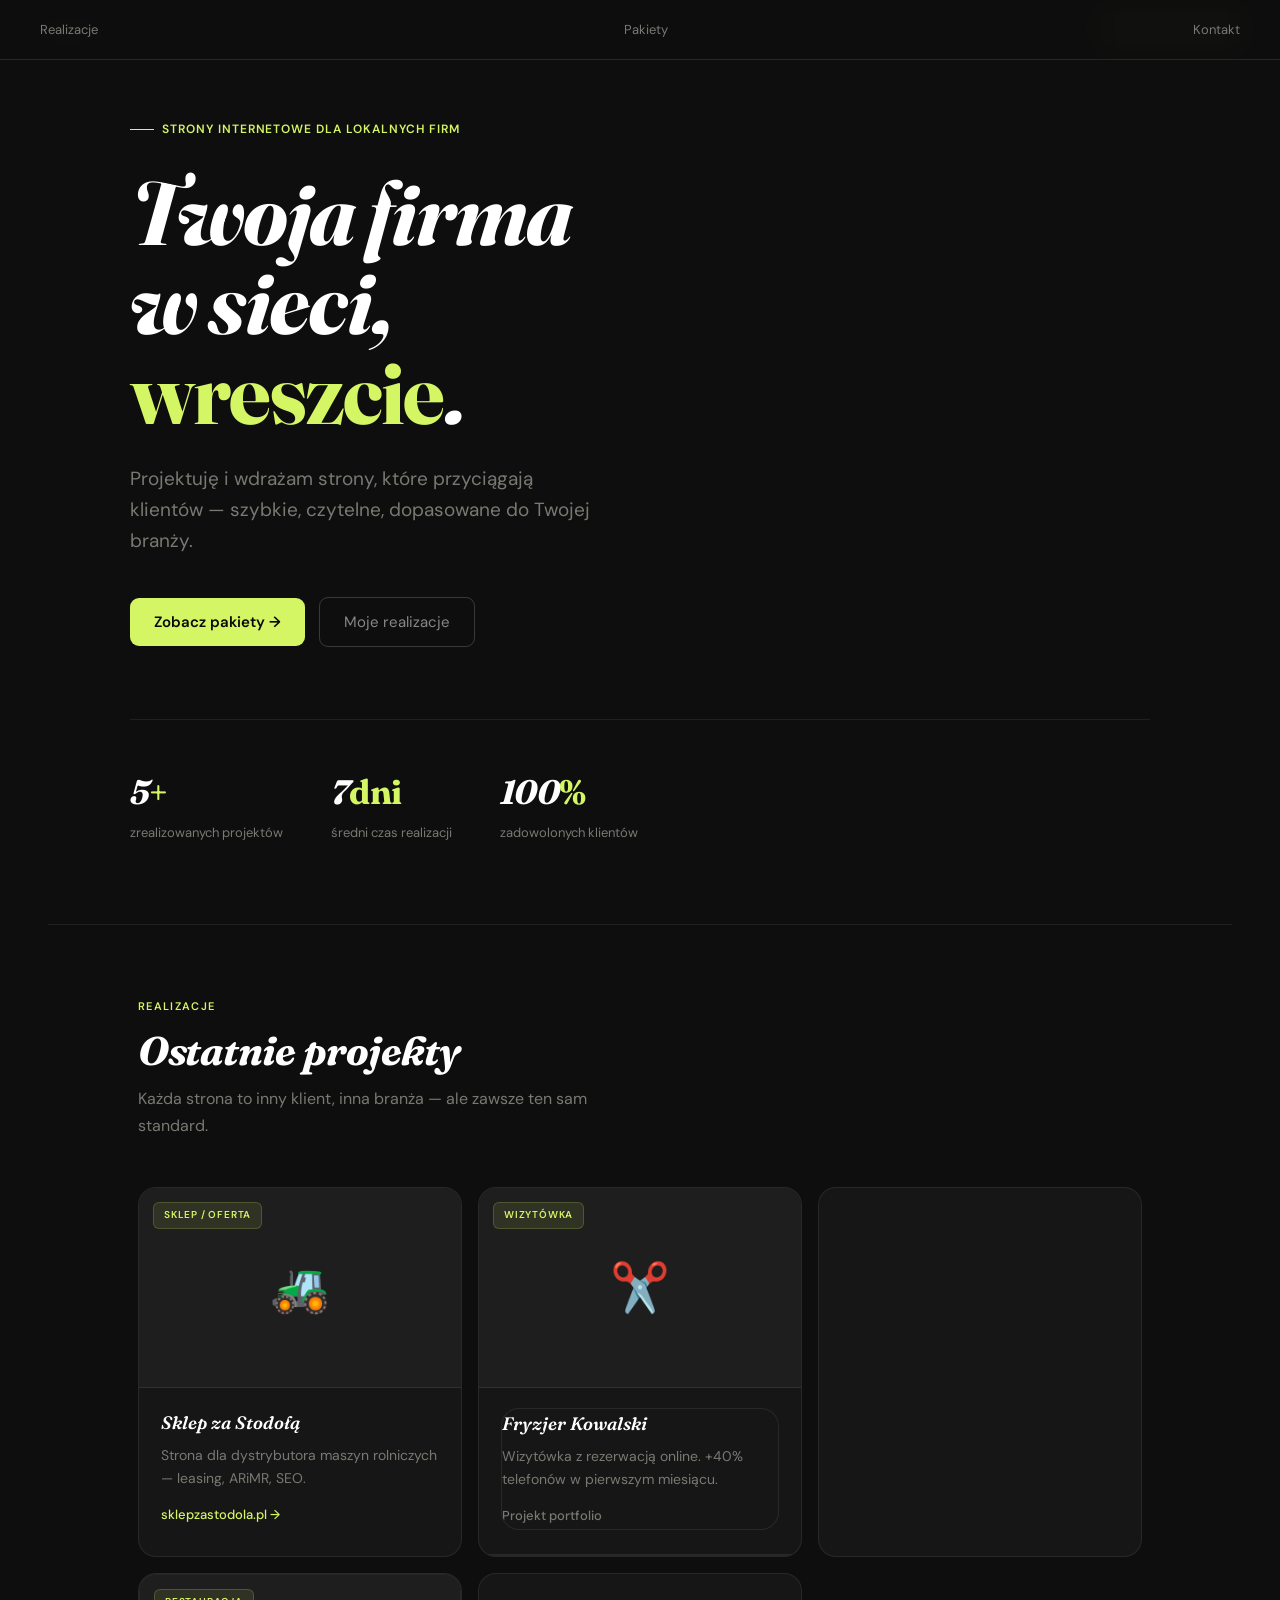
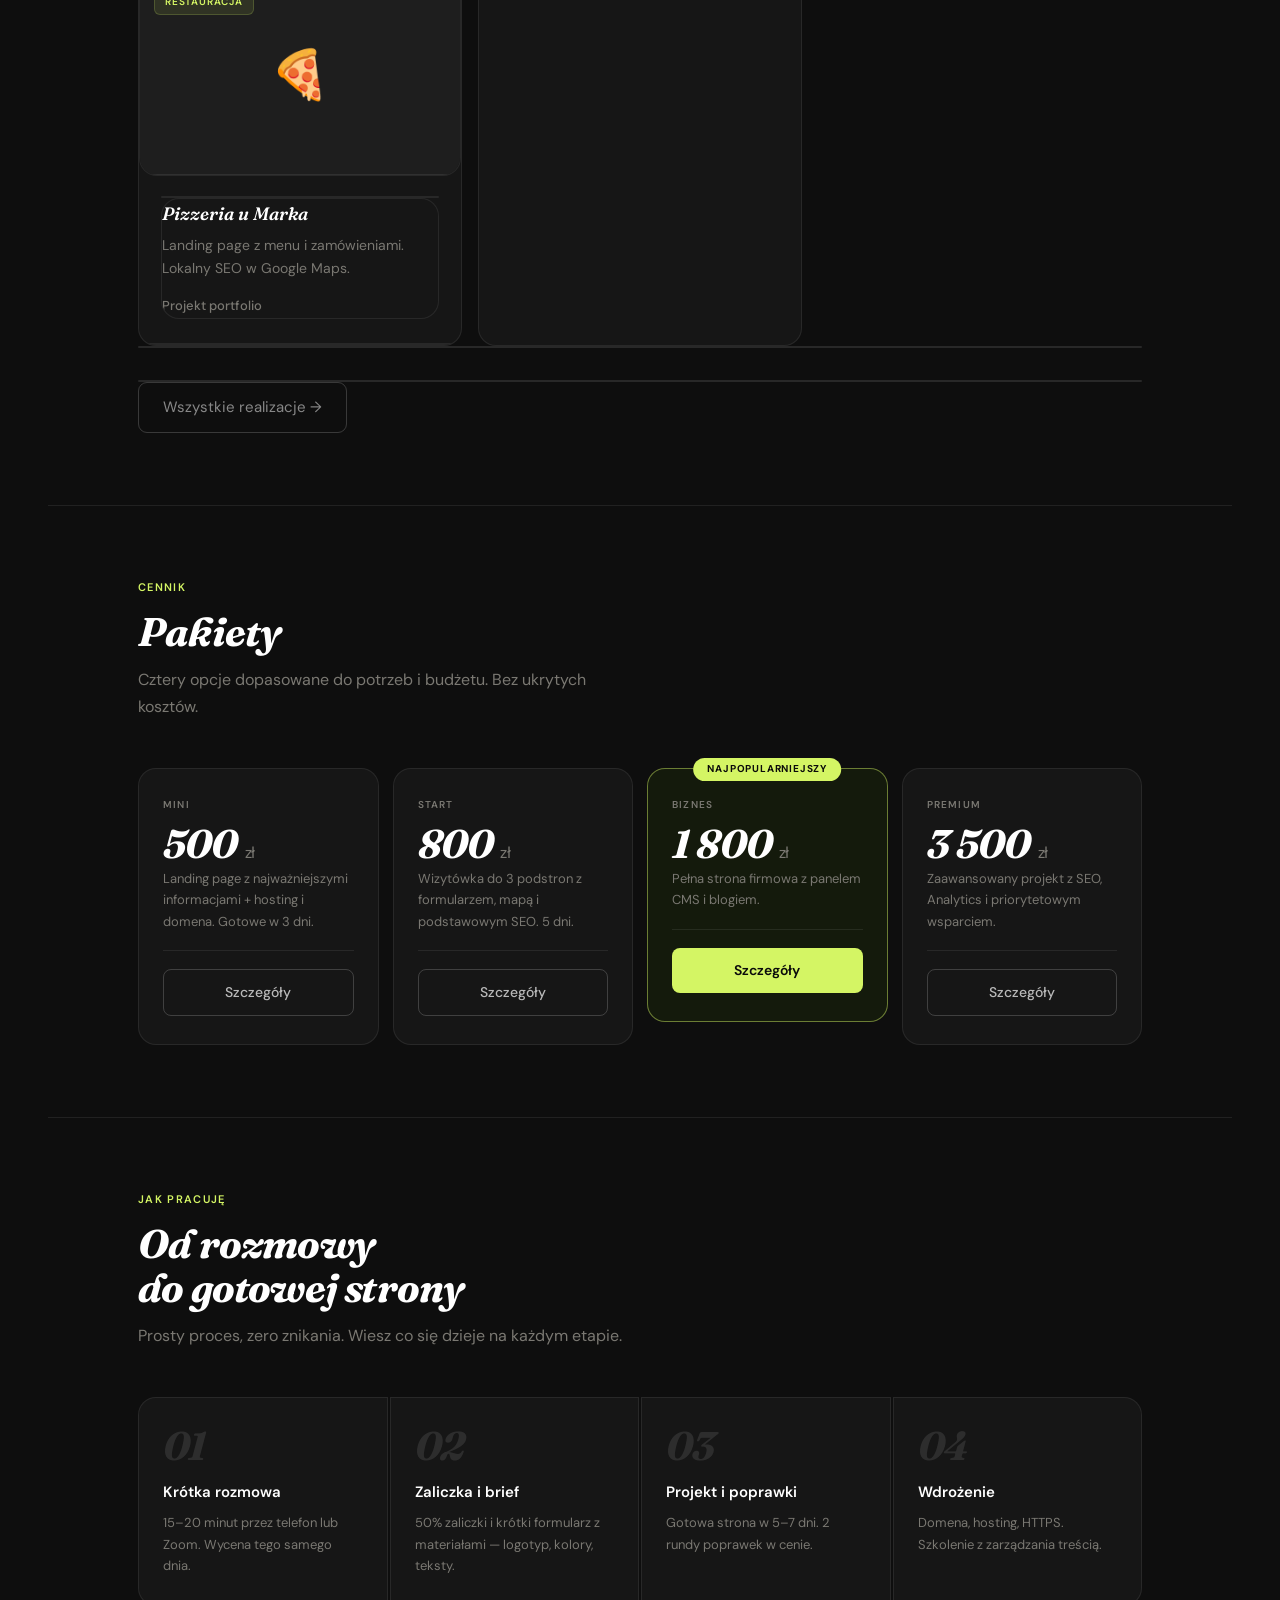
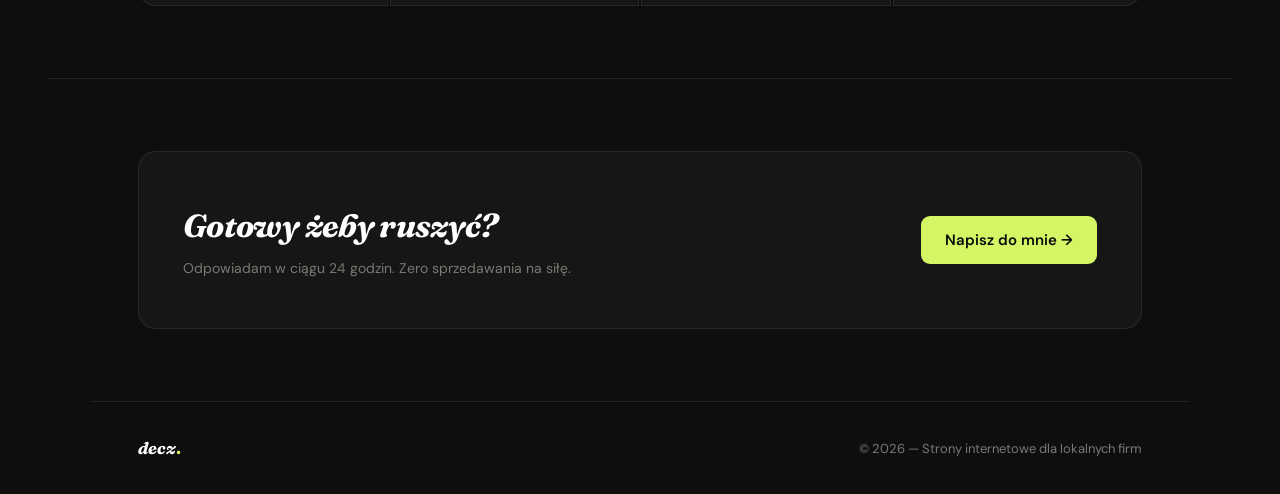
==== commit 8d99d50d: "Update index.html" ====
--- a/index.html
+++ b/index.html
@@ -146,6 +146,7 @@
         <span class="work-tag">Wizytówka</span>
       </div>
       <div class="work-info">
+        <a href="https://www.decz.pl/fryzjer-kowalski.html" target="_blank" rel="noopener" class="work-card">
         <div class="work-title">Fryzjer Kowalski</div>
         <div class="work-desc">Wizytówka z rezerwacją online. +40% telefonów w pierwszym miesiącu.</div>
         <div class="work-link dim">Projekt portfolio</div>
@@ -157,6 +158,7 @@
         <span class="work-tag">Restauracja</span>
       </div>
       <div class="work-info">
+        <a href="https://www.decz.pl/pizzeria-u-marka.html" target="_blank" rel="noopener" class="work-card">
         <div class="work-title">Pizzeria u Marka</div>
         <div class="work-desc">Landing page z menu i zamówieniami. Lokalny SEO w Google Maps.</div>
         <div class="work-link dim">Projekt portfolio</div>
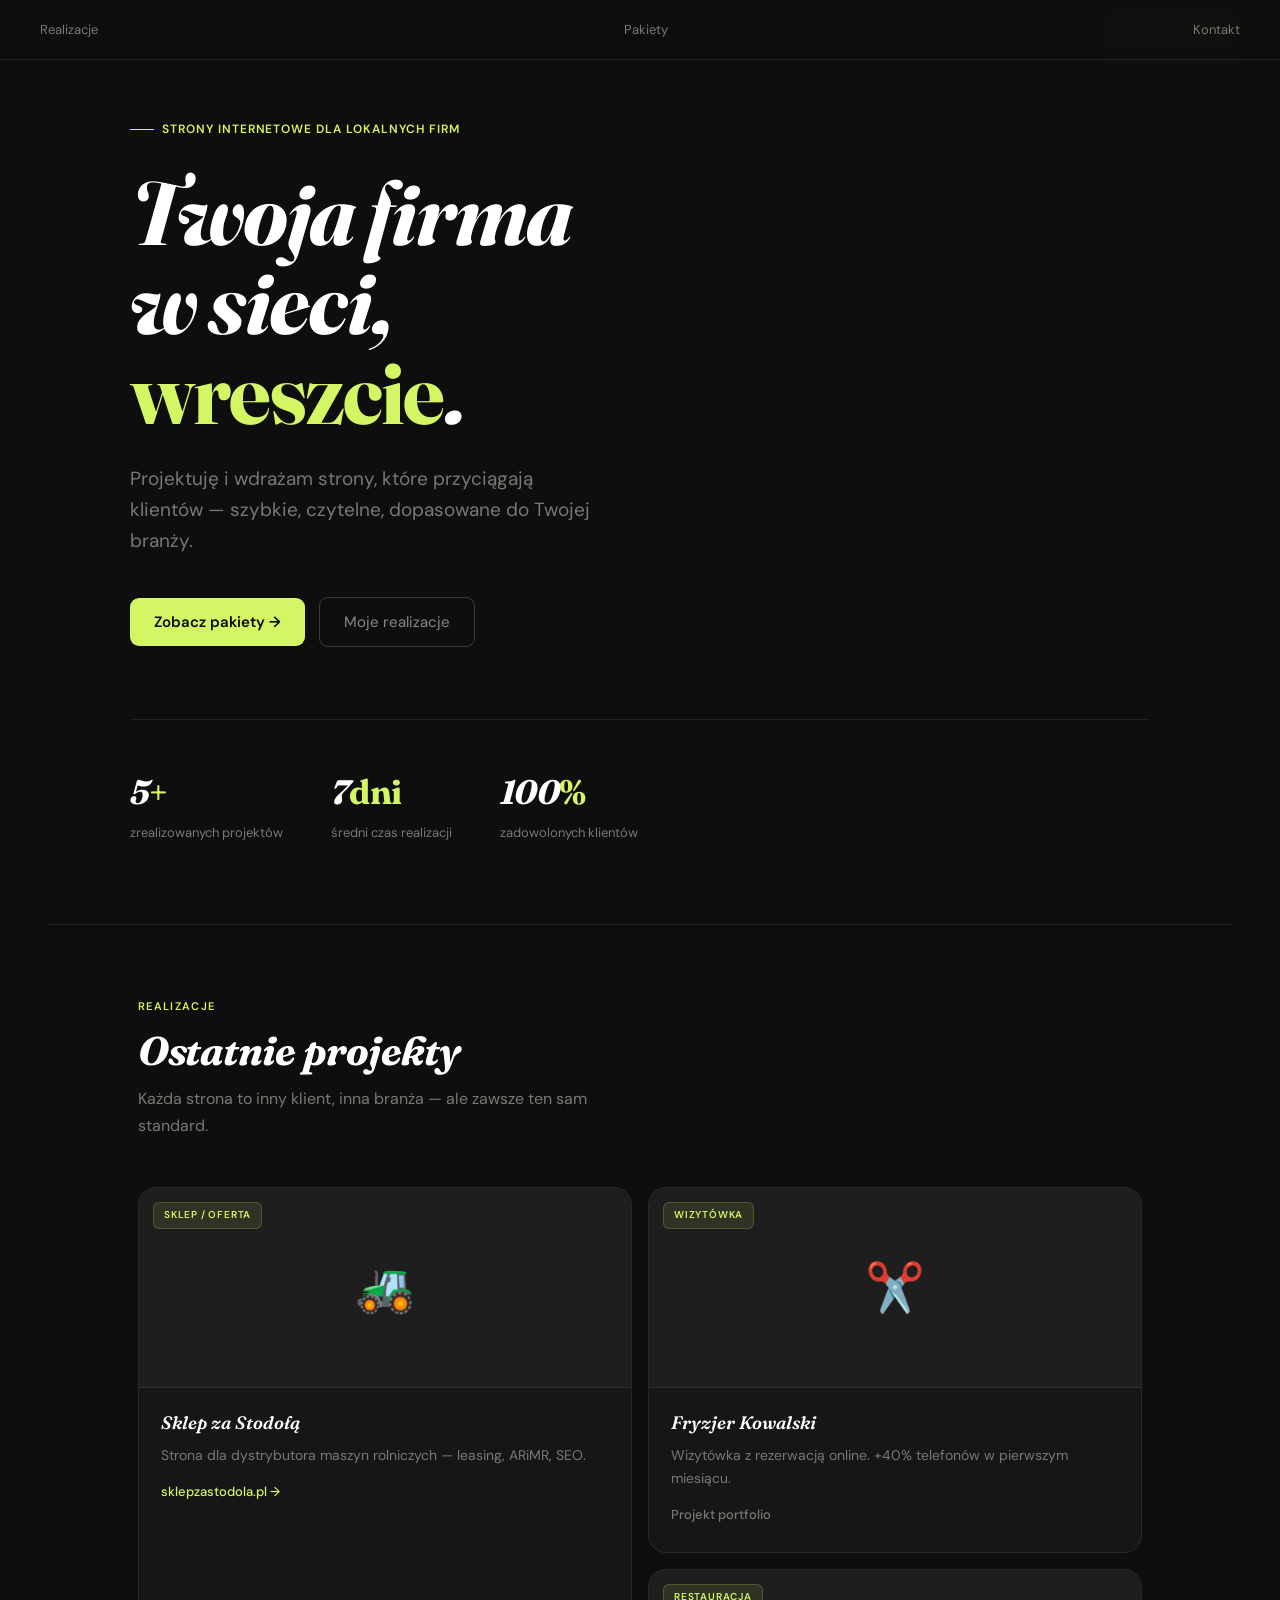
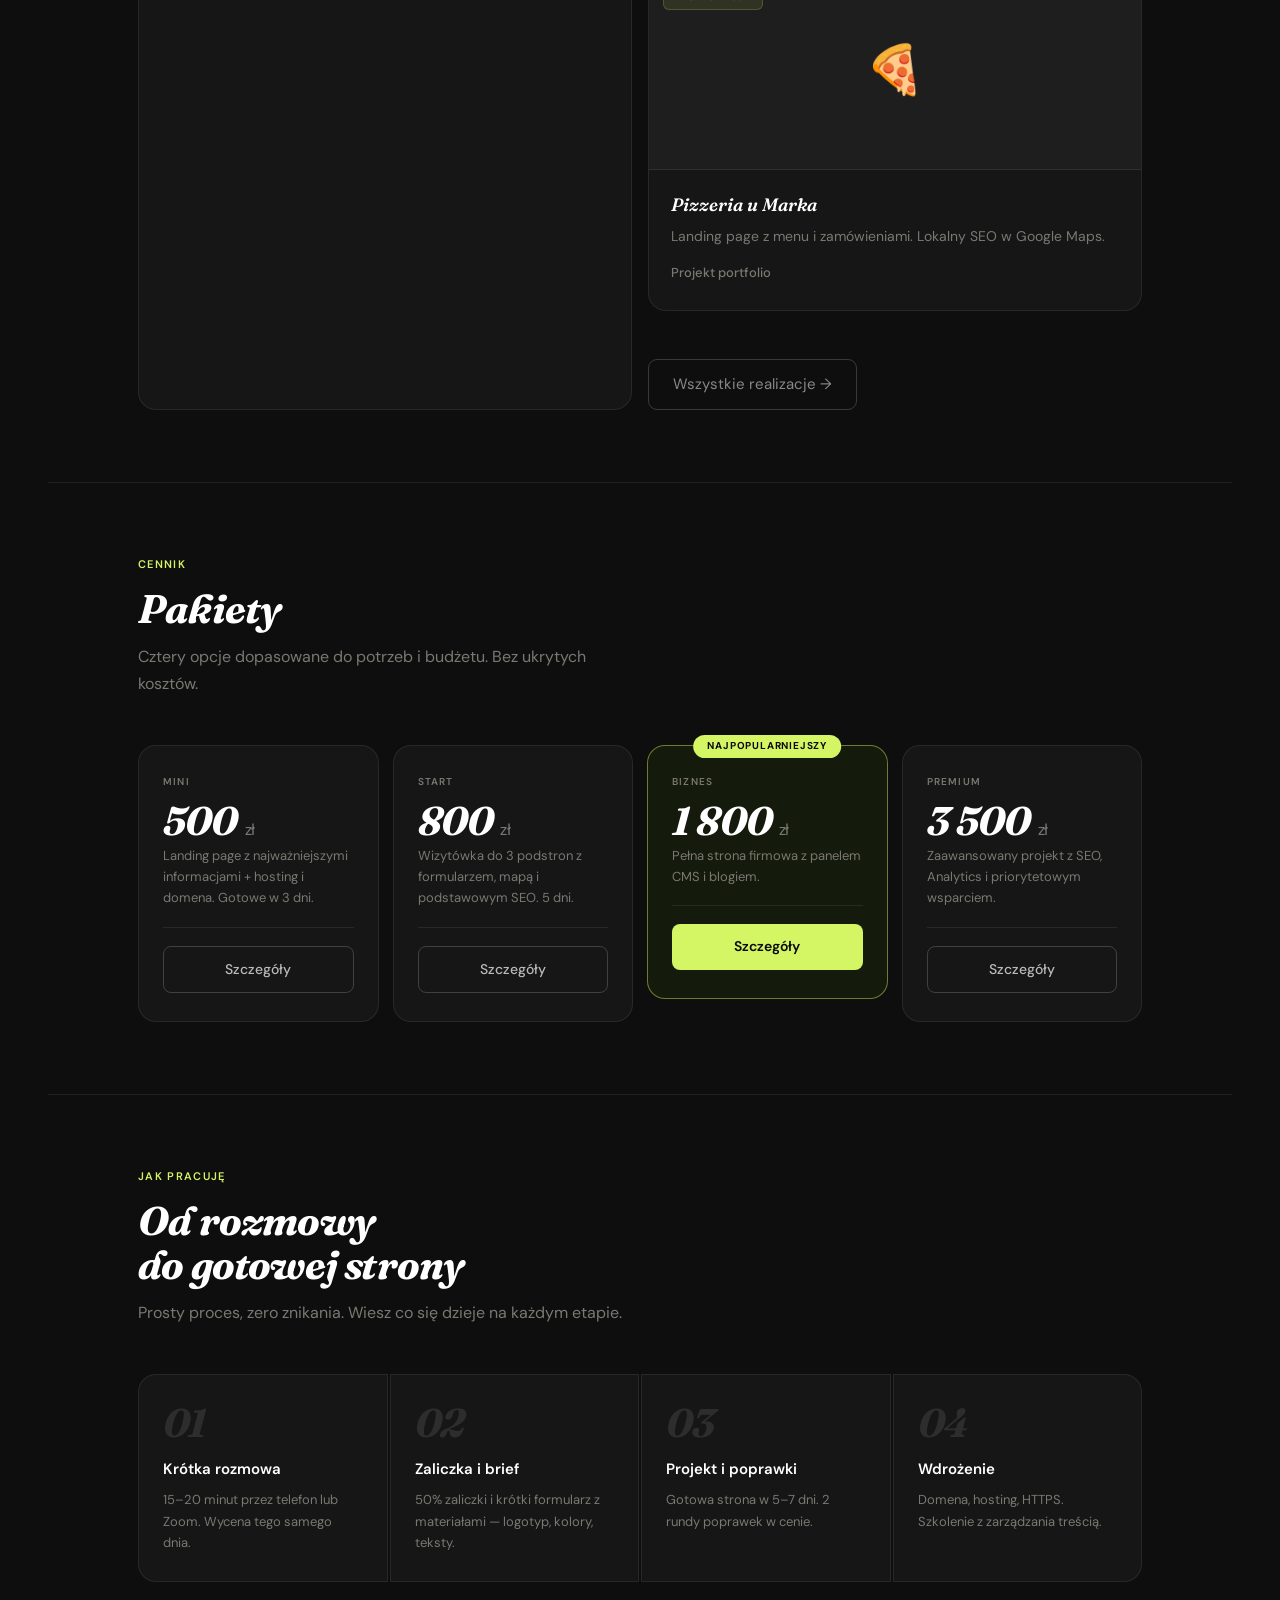
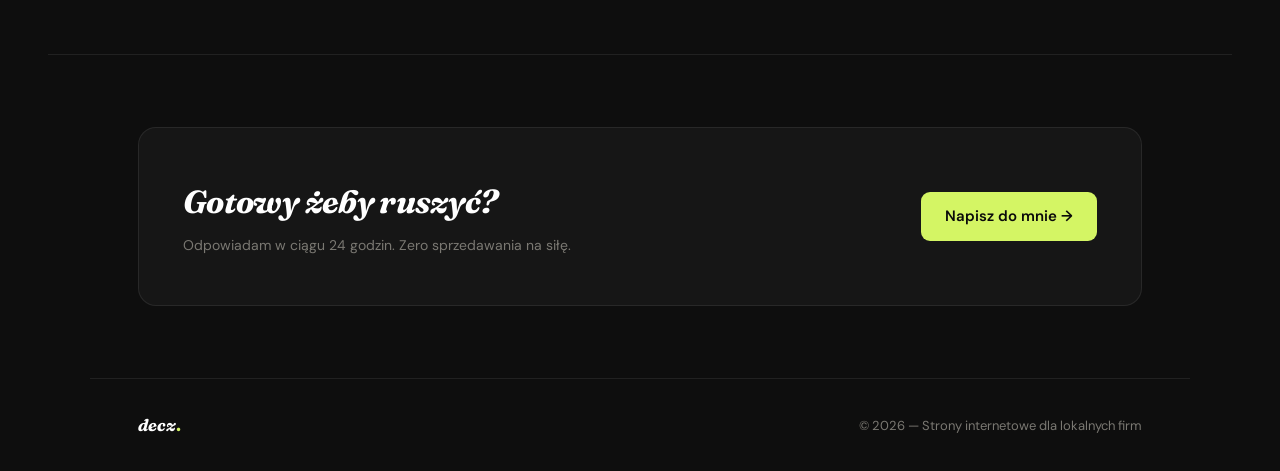
==== commit a05cd78f: "Update index.html" ====
--- a/index.html
+++ b/index.html
@@ -140,31 +140,30 @@
         <div class="work-link">sklepzastodola.pl →</div>
       </div>
     </a>
-    <div class="work-card no-hover">
+      <div class="works-preview">
+    <a href="fryzjer-kowalski.html" target="_blank" rel="noopener" class="work-card">
       <div class="work-thumb">
         <div style="font-size:48px">✂️</div>
         <span class="work-tag">Wizytówka</span>
       </div>
       <div class="work-info">
-        <a href="https://www.decz.pl/fryzjer-kowalski.html" target="_blank" rel="noopener" class="work-card">
         <div class="work-title">Fryzjer Kowalski</div>
         <div class="work-desc">Wizytówka z rezerwacją online. +40% telefonów w pierwszym miesiącu.</div>
         <div class="work-link dim">Projekt portfolio</div>
       </div>
-    </div>
-    <div class="work-card no-hover">
+    </a>
+      <a href="pizzeria-u-marka.html" target="_blank" rel="noopener" class="work-card">
       <div class="work-thumb">
         <div style="font-size:48px">🍕</div>
         <span class="work-tag">Restauracja</span>
       </div>
       <div class="work-info">
-        <a href="https://www.decz.pl/pizzeria-u-marka.html" target="_blank" rel="noopener" class="work-card">
         <div class="work-title">Pizzeria u Marka</div>
         <div class="work-desc">Landing page z menu i zamówieniami. Lokalny SEO w Google Maps.</div>
         <div class="work-link dim">Projekt portfolio</div>
       </div>
-    </div>
-  </div>
+    </a>
+
 
   <div style="margin-top:32px">
     <a href="realizacje.html" class="btn-secondary">Wszystkie realizacje →</a>
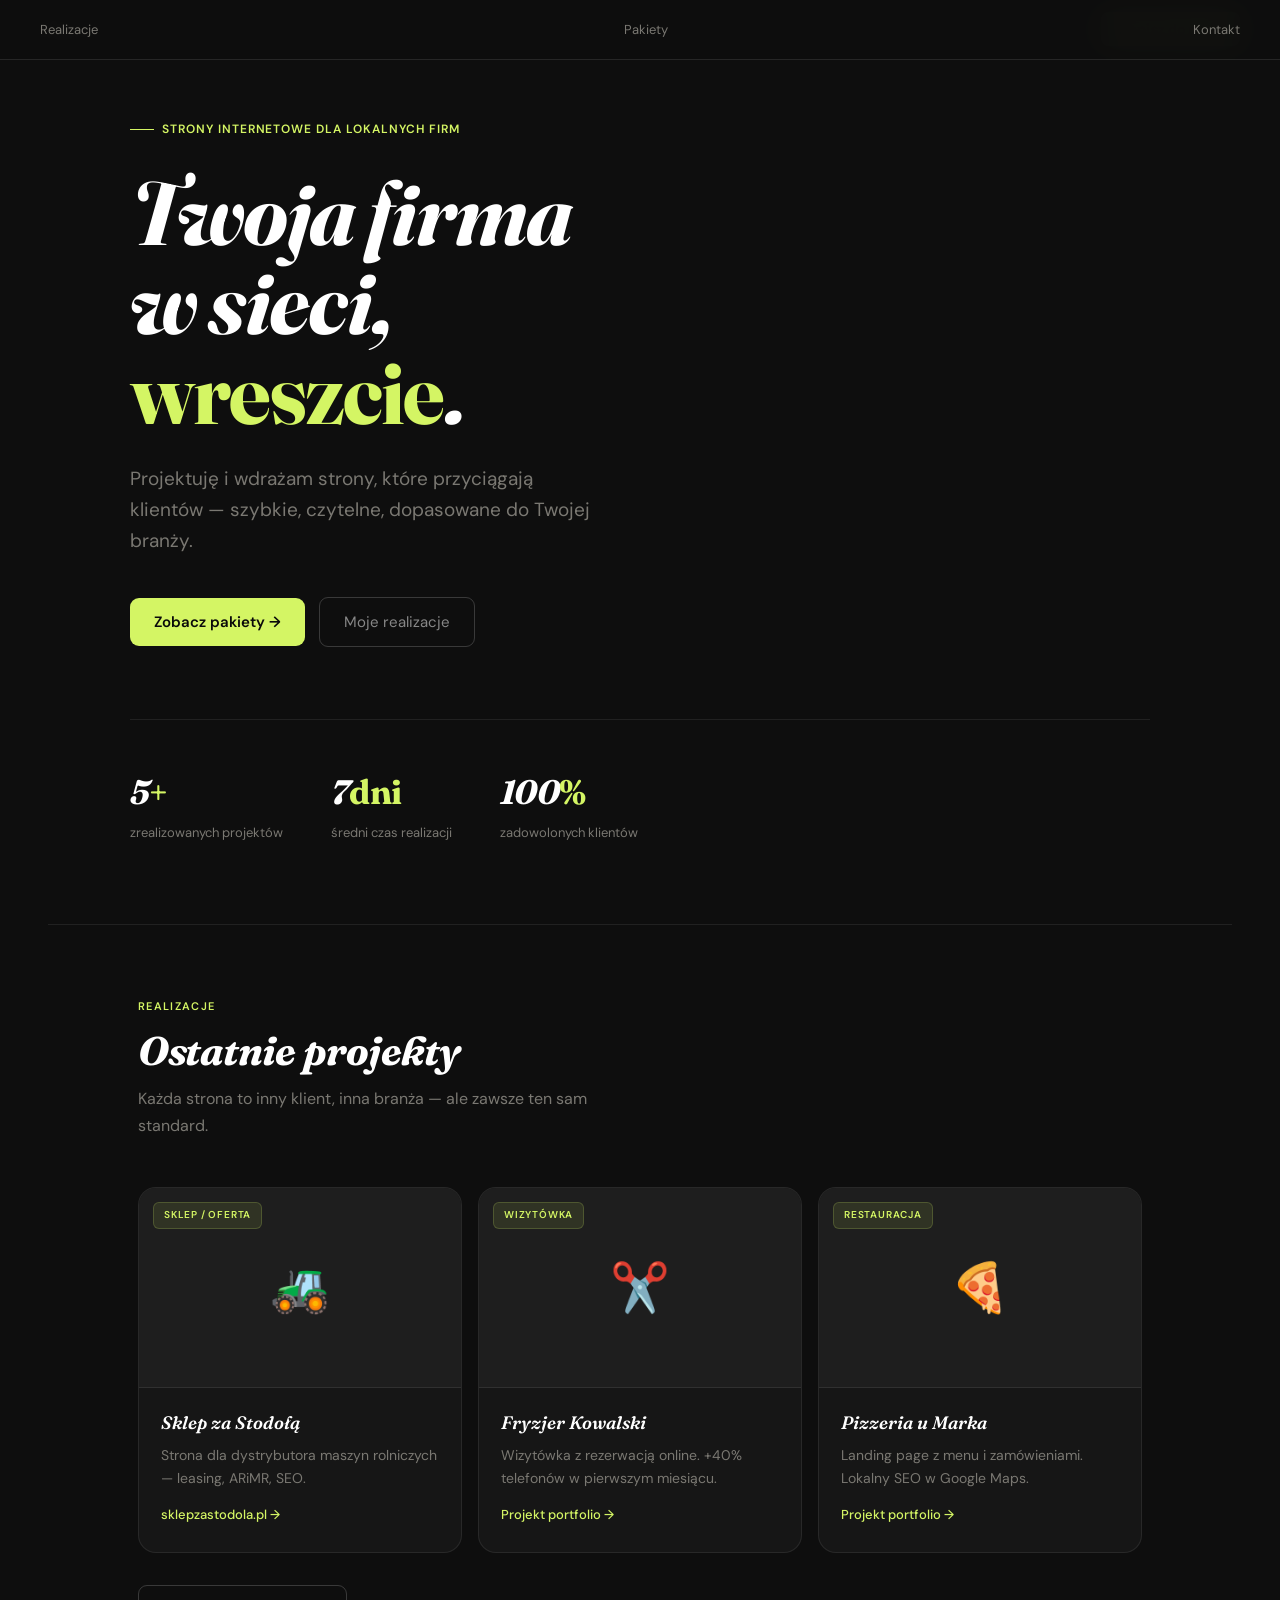
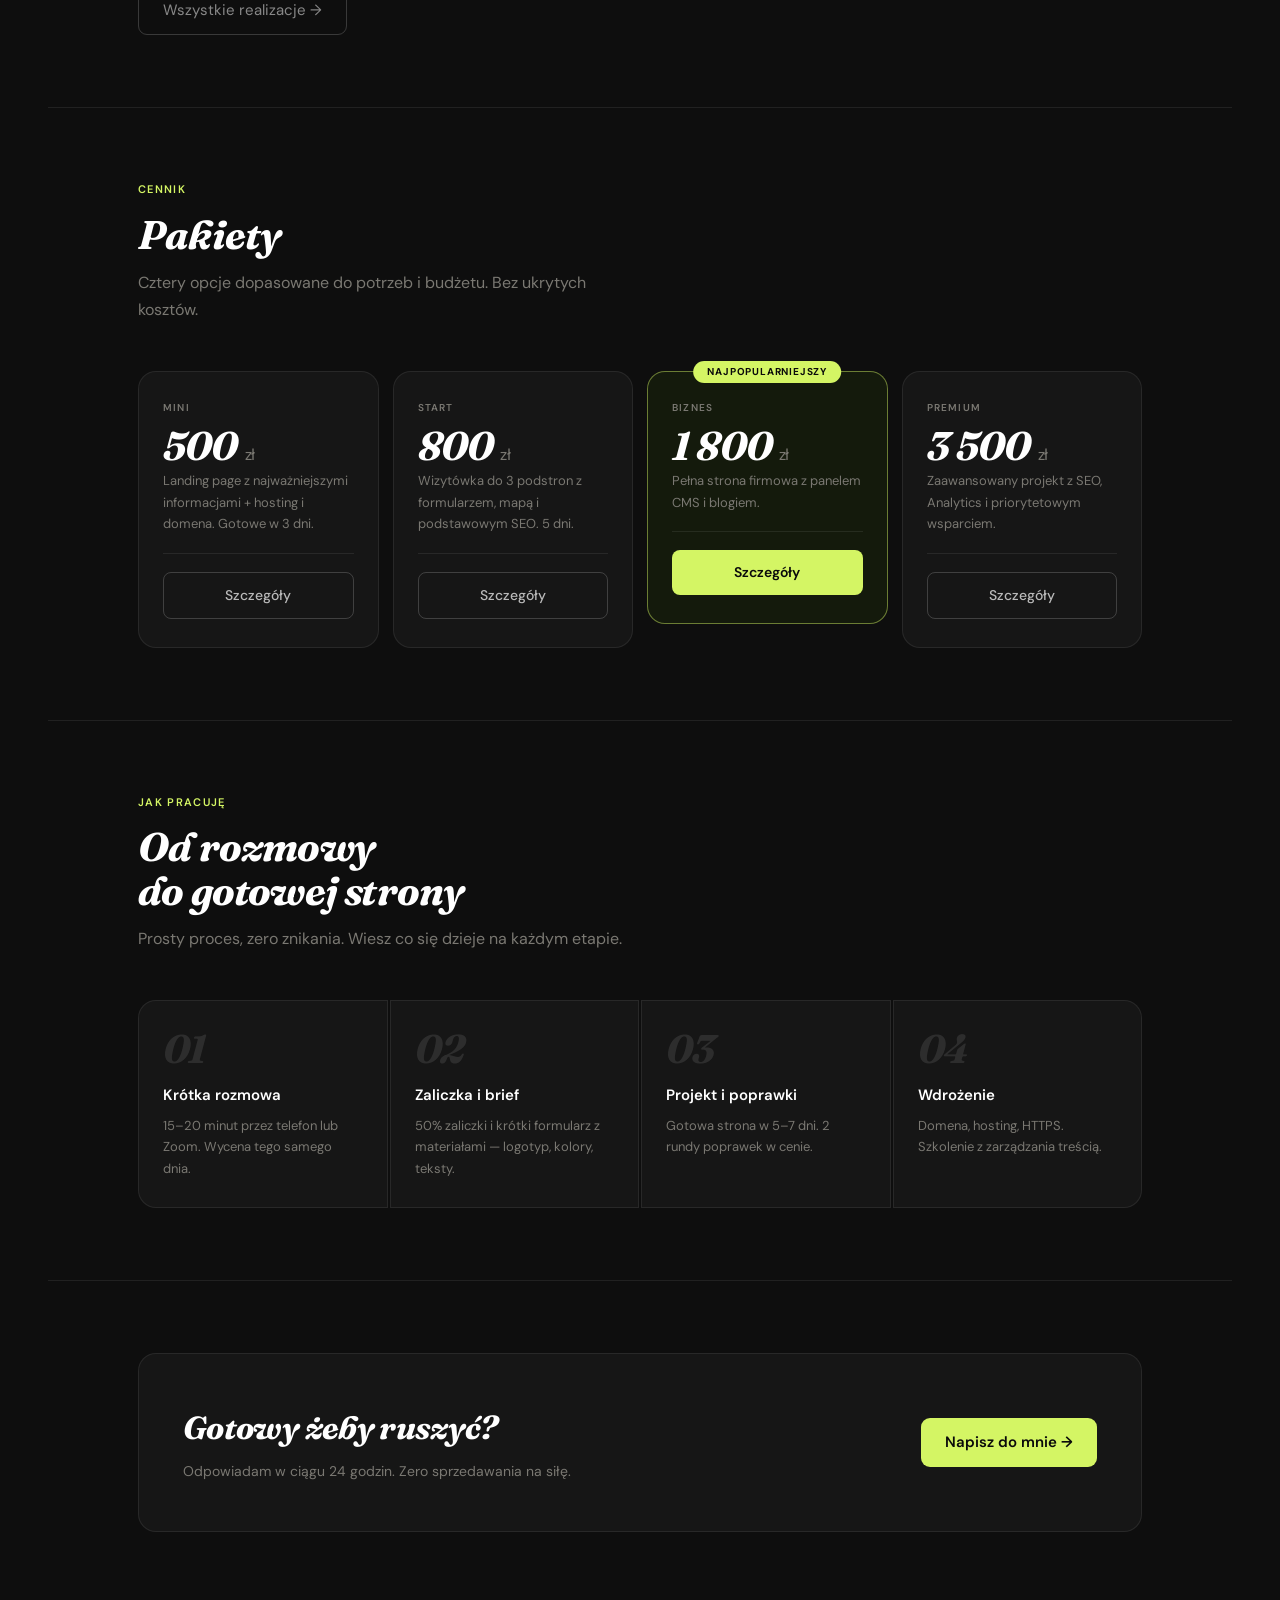
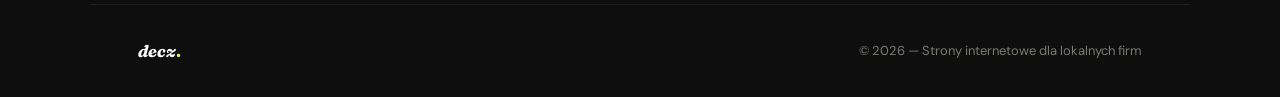
==== commit 31740375: "Update index.html" ====
--- a/index.html
+++ b/index.html
@@ -3,7 +3,7 @@
 <head>
 <meta charset="UTF-8">
 <meta name="viewport" content="width=device-width, initial-scale=1.0">
-<title>decz — Strony internetowe dla lokalnych firm</title>
+<title>Kuba — Strony internetowe dla lokalnych firm</title>
 <meta name="description" content="Tworzę profesjonalne strony internetowe dla lokalnych firm. Szybko, czytelnie, z wynikami. Sprawdź pakiety i realizacje.">
 <link rel="preconnect" href="https://fonts.googleapis.com">
 <link rel="preconnect" href="https://fonts.gstatic.com" crossorigin>
@@ -82,7 +82,7 @@
 <body>
 
 <nav>
-  <a href="index.html" class="nav-logo">Kuba<span>.</span></a>
+  <a href="index.html" class="nav-logo">decz<span>.</span></a>
   <ul class="nav-links" id="nav-links">
     <li><a href="https://decz.pl" class="nav-back">← decz.pl</a></li>
     <li><span class="nav-sep"></span></li>
@@ -140,7 +140,6 @@
         <div class="work-link">sklepzastodola.pl →</div>
       </div>
     </a>
-      <div class="works-preview">
     <a href="fryzjer-kowalski.html" target="_blank" rel="noopener" class="work-card">
       <div class="work-thumb">
         <div style="font-size:48px">✂️</div>
@@ -149,10 +148,10 @@
       <div class="work-info">
         <div class="work-title">Fryzjer Kowalski</div>
         <div class="work-desc">Wizytówka z rezerwacją online. +40% telefonów w pierwszym miesiącu.</div>
-        <div class="work-link dim">Projekt portfolio</div>
+        <div class="work-link">Projekt portfolio →</div>
       </div>
     </a>
-      <a href="pizzeria-u-marka.html" target="_blank" rel="noopener" class="work-card">
+    <a href="pizzeria-u-marka.html" target="_blank" rel="noopener" class="work-card">
       <div class="work-thumb">
         <div style="font-size:48px">🍕</div>
         <span class="work-tag">Restauracja</span>
@@ -160,10 +159,10 @@
       <div class="work-info">
         <div class="work-title">Pizzeria u Marka</div>
         <div class="work-desc">Landing page z menu i zamówieniami. Lokalny SEO w Google Maps.</div>
-        <div class="work-link dim">Projekt portfolio</div>
+        <div class="work-link">Projekt portfolio →</div>
       </div>
     </a>
-
+  </div>
 
   <div style="margin-top:32px">
     <a href="realizacje.html" class="btn-secondary">Wszystkie realizacje →</a>
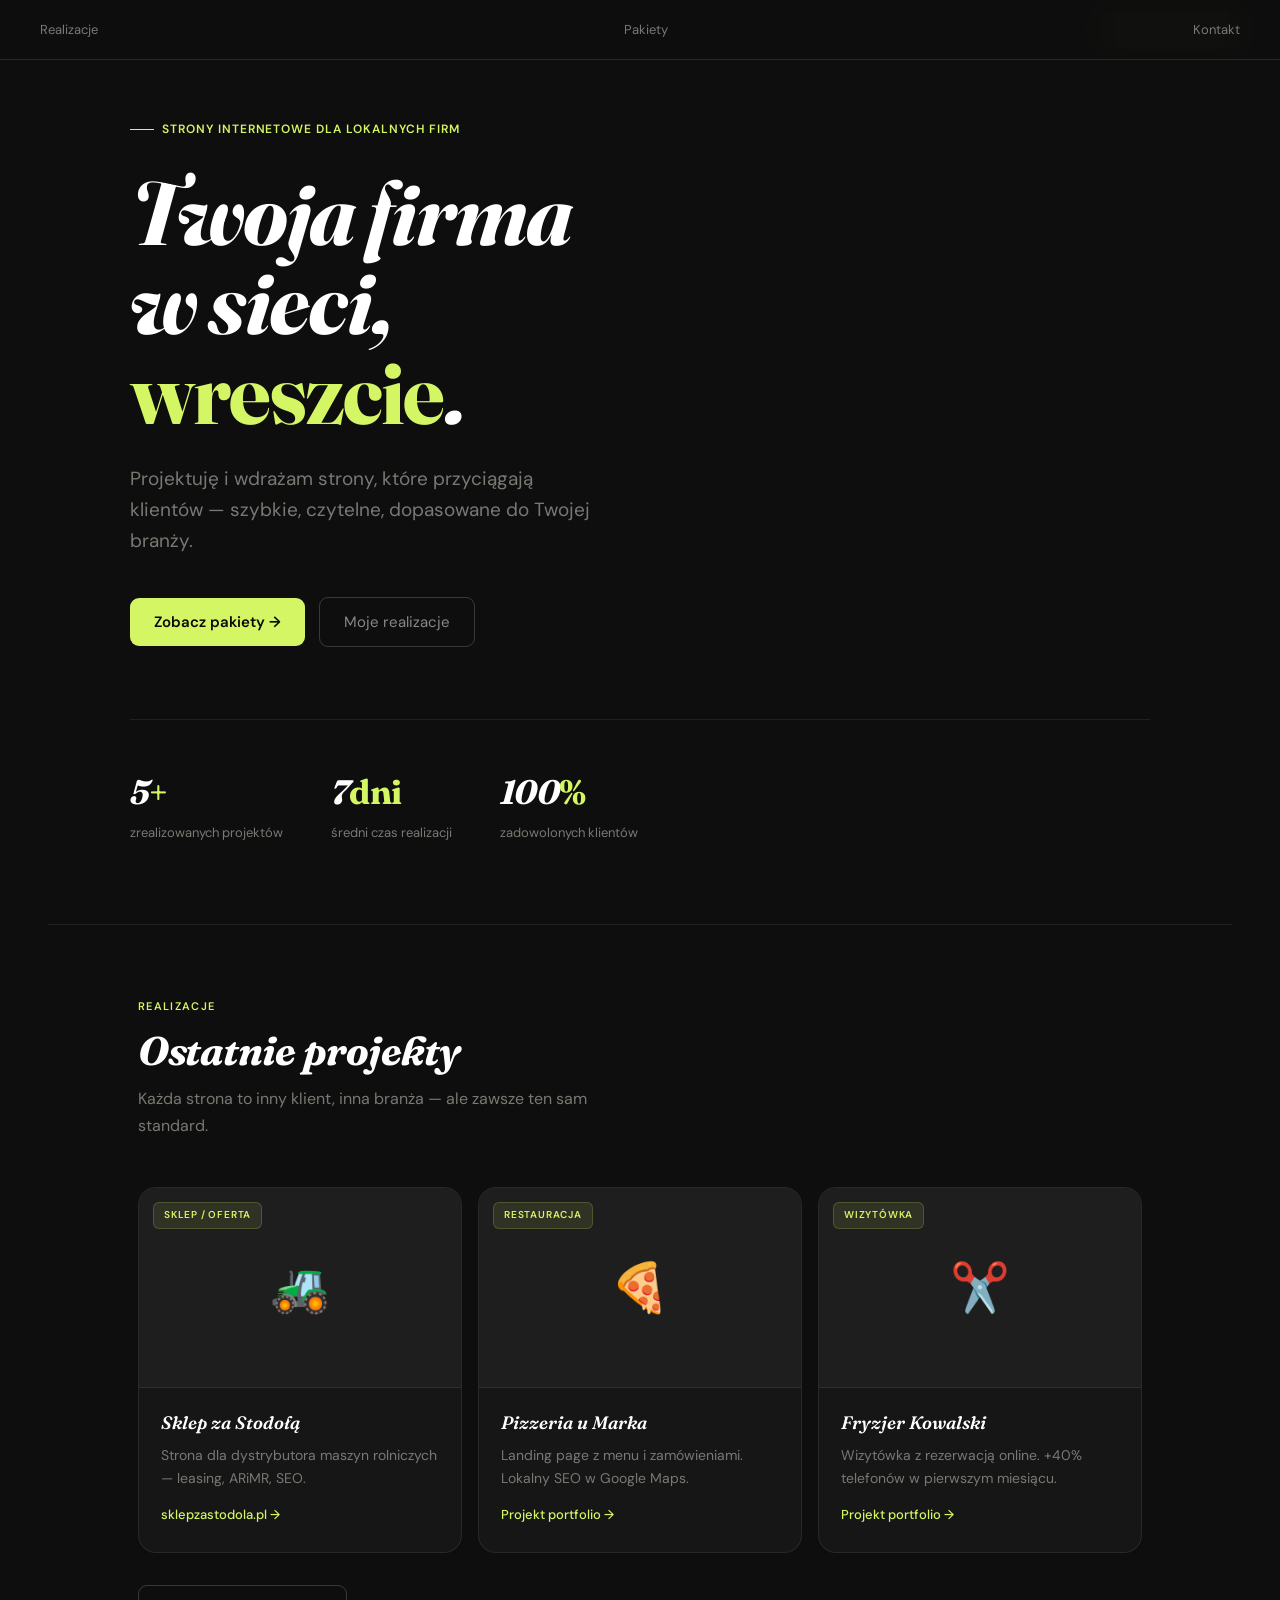
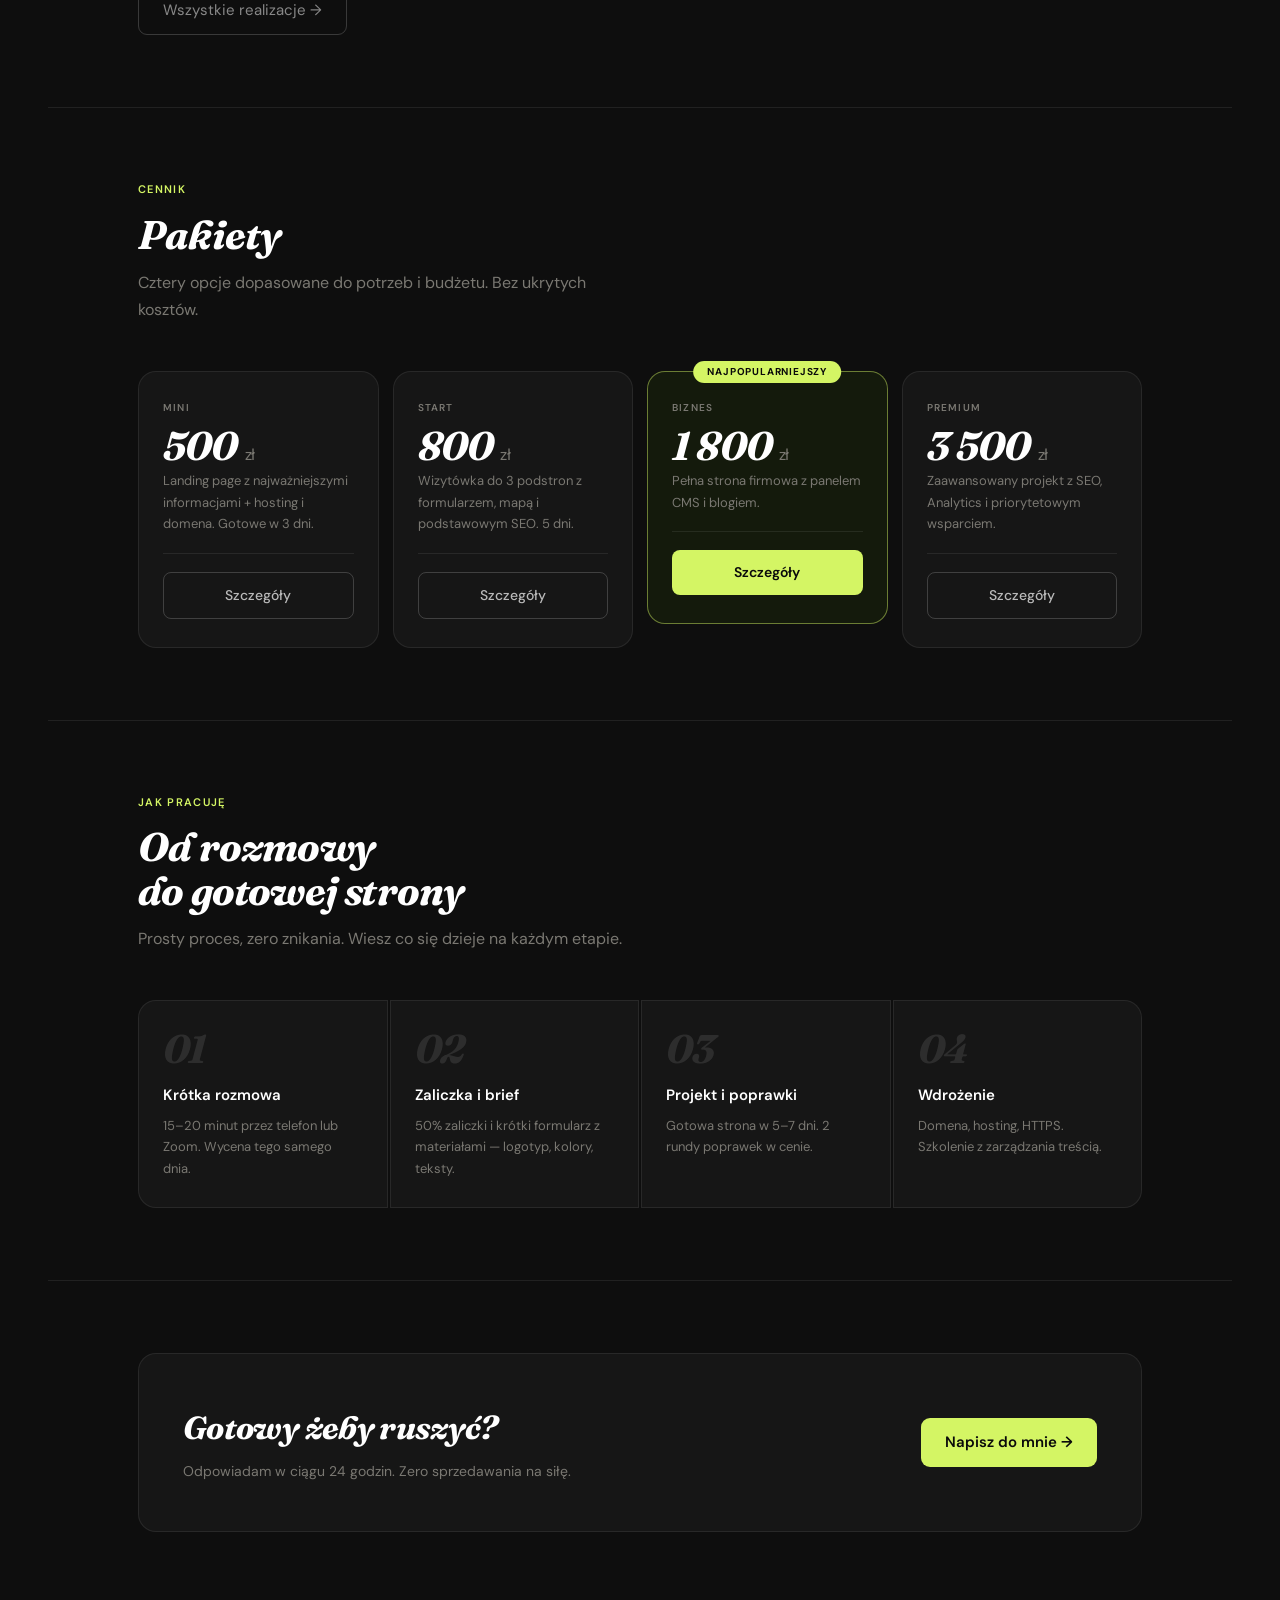
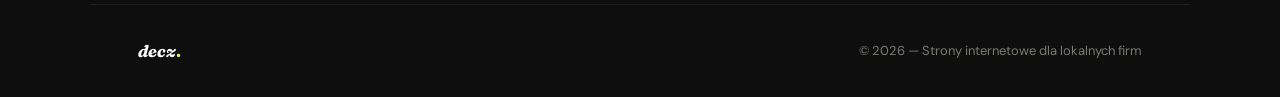
==== commit ee7c721a: "Update index.html" ====
--- a/index.html
+++ b/index.html
@@ -3,14 +3,14 @@
 <head>
 <meta charset="UTF-8">
 <meta name="viewport" content="width=device-width, initial-scale=1.0">
-<title>Kuba — Strony internetowe dla lokalnych firm</title>
+<title>decz — Strony internetowe dla lokalnych firm</title>
 <meta name="description" content="Tworzę profesjonalne strony internetowe dla lokalnych firm. Szybko, czytelnie, z wynikami. Sprawdź pakiety i realizacje.">
 <link rel="preconnect" href="https://fonts.googleapis.com">
 <link rel="preconnect" href="https://fonts.gstatic.com" crossorigin>
 <link href="https://fonts.googleapis.com/css2?family=DM+Sans:wght@400;500;600&family=Fraunces:ital,wght@1,600;1,700&display=swap" rel="stylesheet">
 <link rel="stylesheet" href="css/style.css">
 <style>
-  /* ── HERO (tylko index) ── */
+
   .hero {
     min-height: 100vh;
     display: flex;
@@ -66,7 +66,6 @@
     flex-wrap: wrap;
   }
 
-  /* ── MINI WORKS (index preview) ── */
   .works-preview {
     display: grid;
     grid-template-columns: repeat(auto-fit, minmax(280px, 1fr));
@@ -95,7 +94,6 @@
   </button>
 </nav>
 
-<!-- HERO -->
 <div class="hero">
   <div class="hero-eyebrow">Strony internetowe dla lokalnych firm</div>
   <h1>Twoja firma<br>w sieci, <em>wreszcie</em>.</h1>
@@ -122,7 +120,6 @@
 
 <hr class="divider">
 
-<!-- REALIZACJE PREVIEW -->
 <section class="section">
   <div class="section-label">Realizacje</div>
   <h2 class="section-title">Ostatnie projekty</h2>
@@ -140,7 +137,18 @@
         <div class="work-link">sklepzastodola.pl →</div>
       </div>
     </a>
-    <a href="fryzjer-kowalski.html" target="_blank" rel="noopener" class="work-card">
+    <a href="pizzeria-u-marka.html" target="_blank" rel="noopener" class="work-card">
+      <div class="work-thumb">
+        <div style="font-size:48px">🍕</div>
+        <span class="work-tag">Restauracja</span>
+      </div>
+      <div class="work-info">
+        <div class="work-title">Pizzeria u Marka</div>
+        <div class="work-desc">Landing page z menu i zamówieniami. Lokalny SEO w Google Maps.</div>
+        <div class="work-link">Projekt portfolio →</div>
+      </div>
+    </a>
+        <a href="fryzjer-kowalski.html" target="_blank" rel="noopener" class="work-card">
       <div class="work-thumb">
         <div style="font-size:48px">✂️</div>
         <span class="work-tag">Wizytówka</span>
@@ -151,17 +159,6 @@
         <div class="work-link">Projekt portfolio →</div>
       </div>
     </a>
-    <a href="pizzeria-u-marka.html" target="_blank" rel="noopener" class="work-card">
-      <div class="work-thumb">
-        <div style="font-size:48px">🍕</div>
-        <span class="work-tag">Restauracja</span>
-      </div>
-      <div class="work-info">
-        <div class="work-title">Pizzeria u Marka</div>
-        <div class="work-desc">Landing page z menu i zamówieniami. Lokalny SEO w Google Maps.</div>
-        <div class="work-link">Projekt portfolio →</div>
-      </div>
-    </a>
   </div>
 
   <div style="margin-top:32px">
@@ -171,7 +168,6 @@
 
 <hr class="divider">
 
-<!-- PAKIETY PREVIEW -->
 <section class="section">
   <div class="section-label">Cennik</div>
   <h2 class="section-title">Pakiety</h2>
@@ -208,7 +204,6 @@
 
 <hr class="divider">
 
-<!-- PROCES -->
 <section class="section">
   <div class="section-label">Jak pracuję</div>
   <h2 class="section-title">Od rozmowy<br>do gotowej strony</h2>
@@ -240,7 +235,6 @@
 
 <hr class="divider">
 
-<!-- CTA -->
 <section class="section">
   <div class="cta-banner">
     <div>
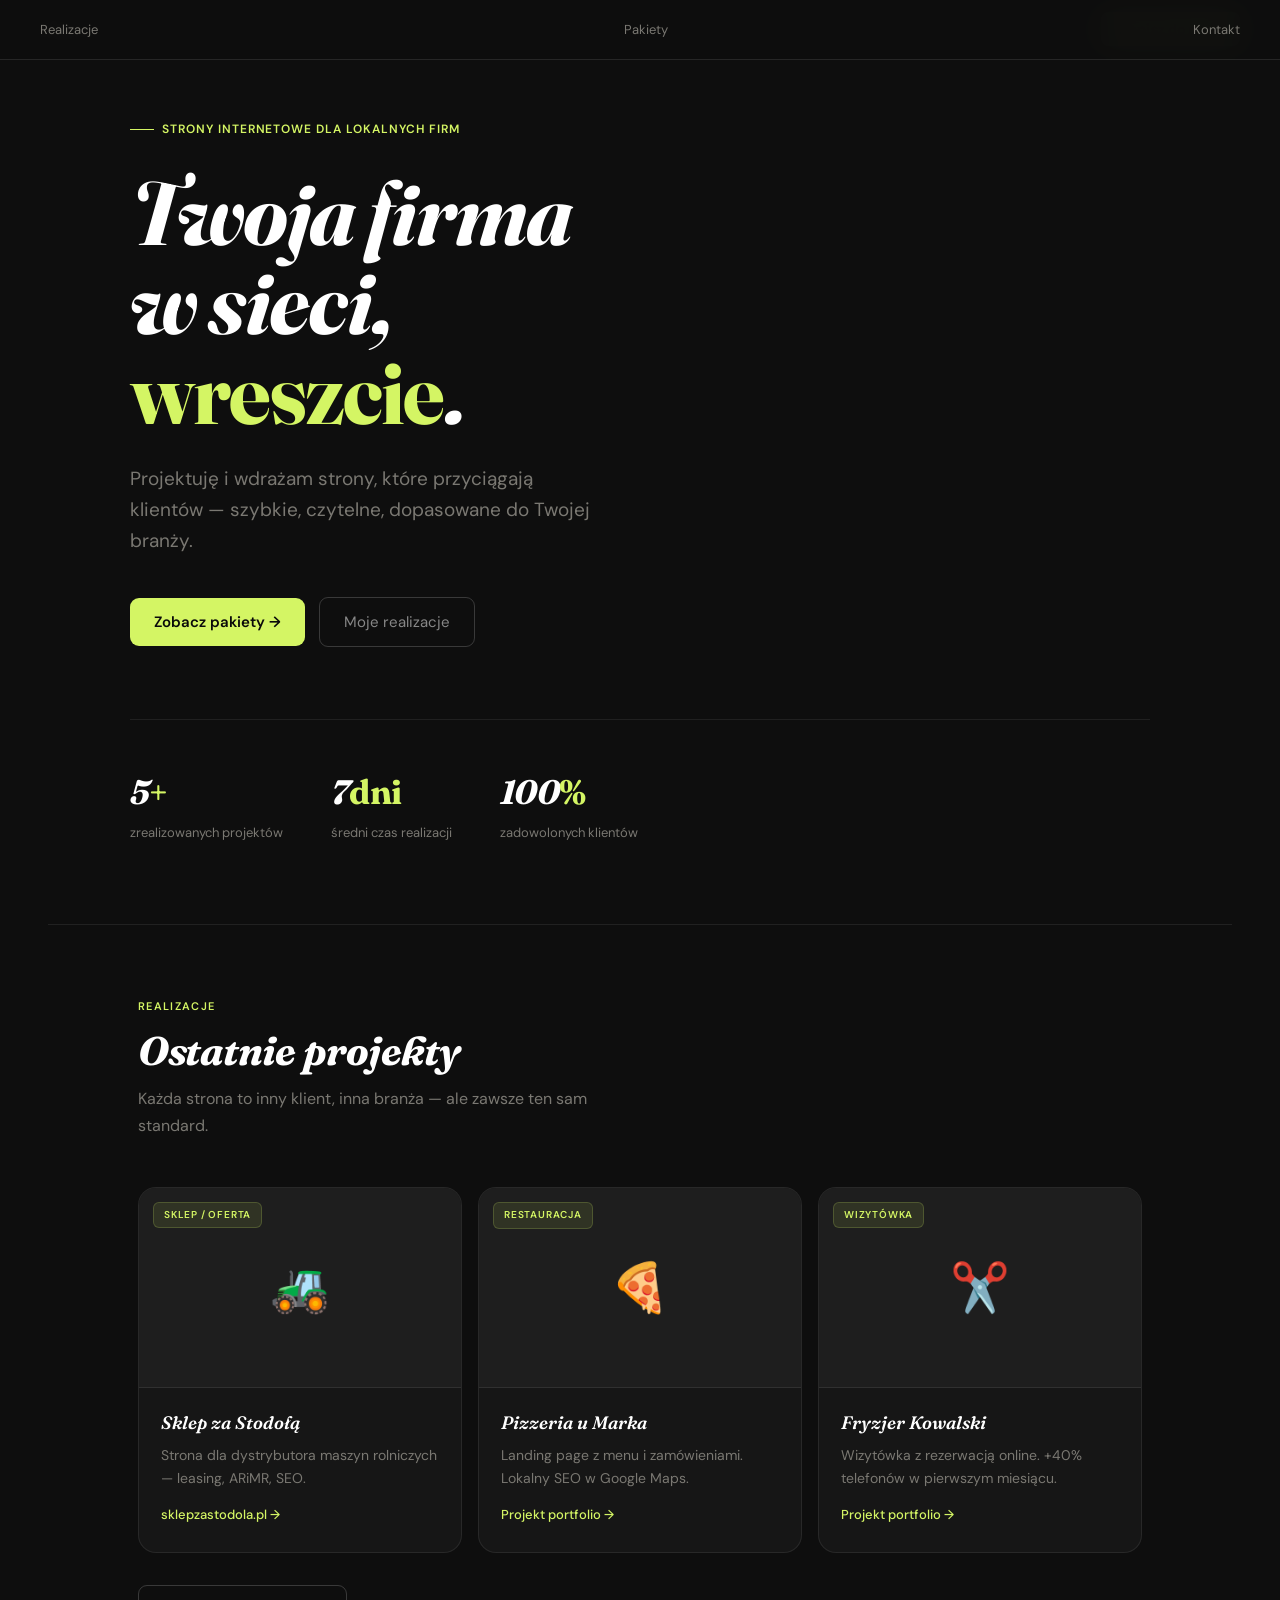
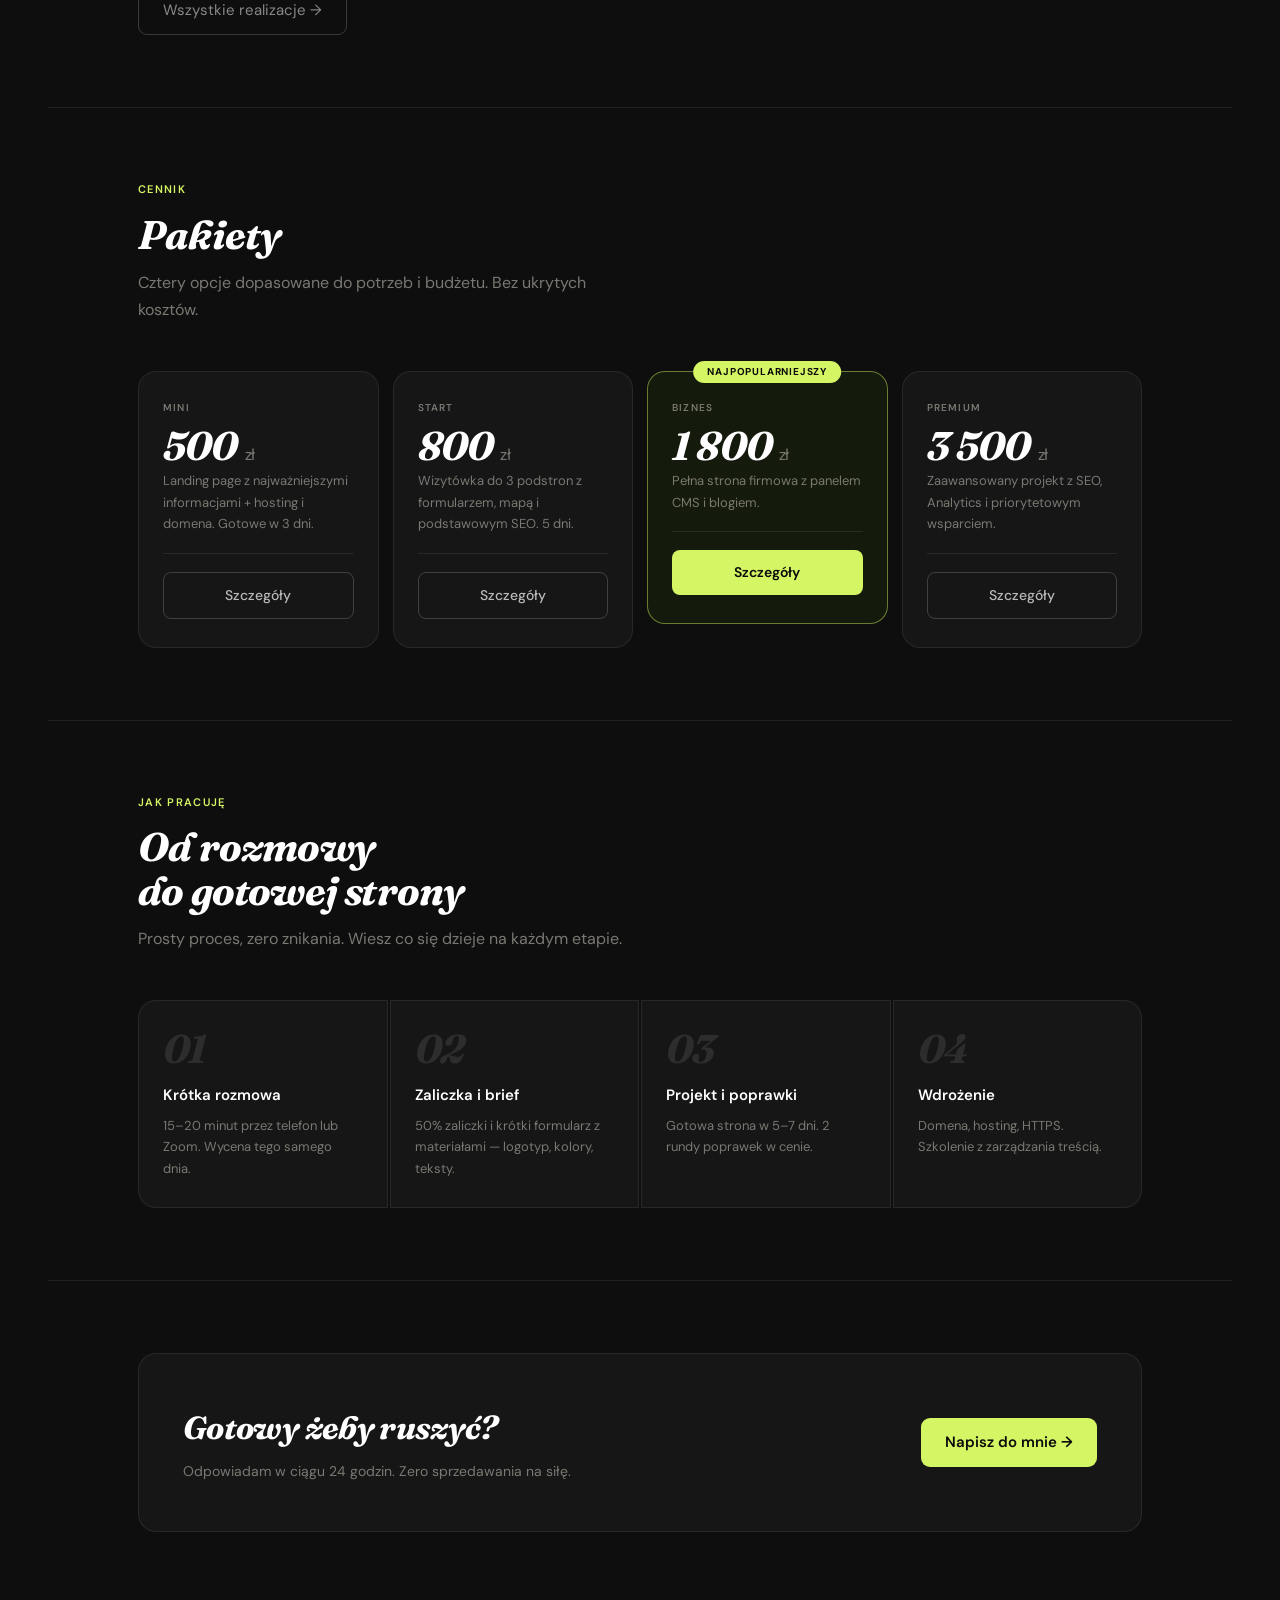
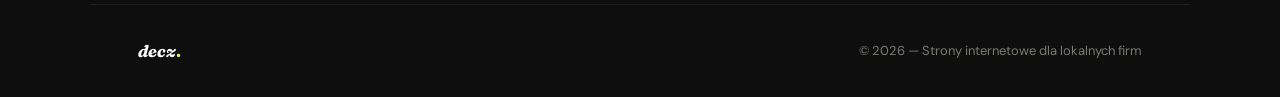
==== commit 1dcfcbc5: "Add files via upload" ====
--- a/index.html
+++ b/index.html
@@ -9,6 +9,7 @@
 <link rel="preconnect" href="https://fonts.gstatic.com" crossorigin>
 <link href="https://fonts.googleapis.com/css2?family=DM+Sans:wght@400;500;600&family=Fraunces:ital,wght@1,600;1,700&display=swap" rel="stylesheet">
 <link rel="stylesheet" href="css/style.css">
+<link rel="stylesheet" href="https://unpkg.com/aos@2.3.1/dist/aos.css">
 <style>
 
   .hero {
@@ -95,14 +96,14 @@
 </nav>
 
 <div class="hero">
-  <div class="hero-eyebrow">Strony internetowe dla lokalnych firm</div>
-  <h1>Twoja firma<br>w sieci, <em>wreszcie</em>.</h1>
-  <p class="hero-sub">Projektuję i wdrażam strony, które przyciągają klientów — szybkie, czytelne, dopasowane do Twojej branży.</p>
-  <div class="hero-actions">
+  <div class="hero-eyebrow" data-aos="fade-right">Strony internetowe dla lokalnych firm</div>
+  <h1 data-aos="fade-up" data-aos-delay="100">Twoja firma<br>w sieci, <em>wreszcie</em>.</h1>
+  <p class="hero-sub" data-aos="fade-up" data-aos-delay="200">Projektuję i wdrażam strony, które przyciągają klientów — szybkie, czytelne, dopasowane do Twojej branży.</p>
+  <div class="hero-actions" data-aos="fade-up" data-aos-delay="300">
     <a href="pakiety.html" class="btn-primary">Zobacz pakiety →</a>
     <a href="realizacje.html" class="btn-secondary">Moje realizacje</a>
   </div>
-  <div class="hero-stats">
+  <div class="hero-stats" data-aos="fade-up" data-aos-delay="400">
     <div>
       <div class="stat-num">5<span>+</span></div>
       <div class="stat-label">zrealizowanych projektów</div>
@@ -126,7 +127,7 @@
   <p class="section-sub">Każda strona to inny klient, inna branża — ale zawsze ten sam standard.</p>
 
   <div class="works-preview">
-    <a href="https://www.sklepzastodola.pl" target="_blank" rel="noopener" class="work-card">
+    <a href="https://www.sklepzastodola.pl" target="_blank" rel="noopener" class="work-card" data-aos="fade-up" data-aos-delay="100">
       <div class="work-thumb">
         <div style="font-size:48px">🚜</div>
         <span class="work-tag">Sklep / Oferta</span>
@@ -137,7 +138,7 @@
         <div class="work-link">sklepzastodola.pl →</div>
       </div>
     </a>
-    <a href="pizzeria-u-marka.html" target="_blank" rel="noopener" class="work-card">
+    <a href="pizzeria-u-marka.html" target="_blank" rel="noopener" class="work-card" data-aos="fade-up" data-aos-delay="200">
       <div class="work-thumb">
         <div style="font-size:48px">🍕</div>
         <span class="work-tag">Restauracja</span>
@@ -148,7 +149,7 @@
         <div class="work-link">Projekt portfolio →</div>
       </div>
     </a>
-        <a href="fryzjer-kowalski.html" target="_blank" rel="noopener" class="work-card">
+        <a href="fryzjer-kowalski.html" target="_blank" rel="noopener" class="work-card" data-aos="fade-up" data-aos-delay="300">
       <div class="work-thumb">
         <div style="font-size:48px">✂️</div>
         <span class="work-tag">Wizytówka</span>
@@ -174,26 +175,26 @@
   <p class="section-sub">Cztery opcje dopasowane do potrzeb i budżetu. Bez ukrytych kosztów.</p>
 
   <div class="packages-grid">
-    <div class="package-card">
+    <div class="package-card" data-aos="fade-up" data-aos-delay="100">
       <div class="package-name">Mini</div>
       <div class="package-price">500 <span>zł</span></div>
       <p class="package-desc">Landing page z najważniejszymi informacjami + hosting i domena. Gotowe w 3 dni.</p>
       <a href="pakiety.html" class="btn-outline">Szczegóły</a>
     </div>
-    <div class="package-card">
+    <div class="package-card" data-aos="fade-up" data-aos-delay="200">
       <div class="package-name">Start</div>
       <div class="package-price">800 <span>zł</span></div>
       <p class="package-desc">Wizytówka do 3 podstron z formularzem, mapą i podstawowym SEO. 5 dni.</p>
       <a href="pakiety.html" class="btn-outline">Szczegóły</a>
     </div>
-    <div class="package-card featured">
+    <div class="package-card featured" data-aos="zoom-in" data-aos-delay="300">
       <div class="featured-badge">Najpopularniejszy</div>
       <div class="package-name">Biznes</div>
       <div class="package-price">1 800 <span>zł</span></div>
       <p class="package-desc">Pełna strona firmowa z panelem CMS i blogiem.</p>
       <a href="pakiety.html" class="btn-solid">Szczegóły</a>
     </div>
-    <div class="package-card">
+    <div class="package-card" data-aos="fade-up" data-aos-delay="400">
       <div class="package-name">Premium</div>
       <div class="package-price">3 500 <span>zł</span></div>
       <p class="package-desc">Zaawansowany projekt z SEO, Analytics i priorytetowym wsparciem.</p>
@@ -210,22 +211,22 @@
   <p class="section-sub">Prosty proces, zero znikania. Wiesz co się dzieje na każdym etapie.</p>
 
   <div class="process-steps">
-    <div class="step">
+    <div class="step" data-aos="fade-up" data-aos-delay="0">
       <div class="step-num">01</div>
       <div class="step-title">Krótka rozmowa</div>
       <div class="step-desc">15–20 minut przez telefon lub Zoom. Wycena tego samego dnia.</div>
     </div>
-    <div class="step">
+    <div class="step" data-aos="fade-up" data-aos-delay="100">
       <div class="step-num">02</div>
       <div class="step-title">Zaliczka i brief</div>
       <div class="step-desc">50% zaliczki i krótki formularz z materiałami — logotyp, kolory, teksty.</div>
     </div>
-    <div class="step">
+    <div class="step" data-aos="fade-up" data-aos-delay="200">
       <div class="step-num">03</div>
       <div class="step-title">Projekt i poprawki</div>
       <div class="step-desc">Gotowa strona w 5–7 dni. 2 rundy poprawek w cenie.</div>
     </div>
-    <div class="step">
+    <div class="step" data-aos="fade-up" data-aos-delay="300">
       <div class="step-num">04</div>
       <div class="step-title">Wdrożenie</div>
       <div class="step-desc">Domena, hosting, HTTPS. Szkolenie z zarządzania treścią.</div>
@@ -236,7 +237,7 @@
 <hr class="divider">
 
 <section class="section">
-  <div class="cta-banner">
+  <div class="cta-banner" data-aos="fade-up">
     <div>
       <h2>Gotowy żeby ruszyć?</h2>
       <p>Odpowiadam w ciągu 24 godzin. Zero sprzedawania na siłę.</p>
@@ -256,5 +257,7 @@
 </footer>
 
 <script src="js/main.js"></script>
+<script src="https://unpkg.com/aos@2.3.1/dist/aos.js"></script>
+<script>AOS.init({ duration: 700, once: true, offset: 60 });</script>
 </body>
 </html>
